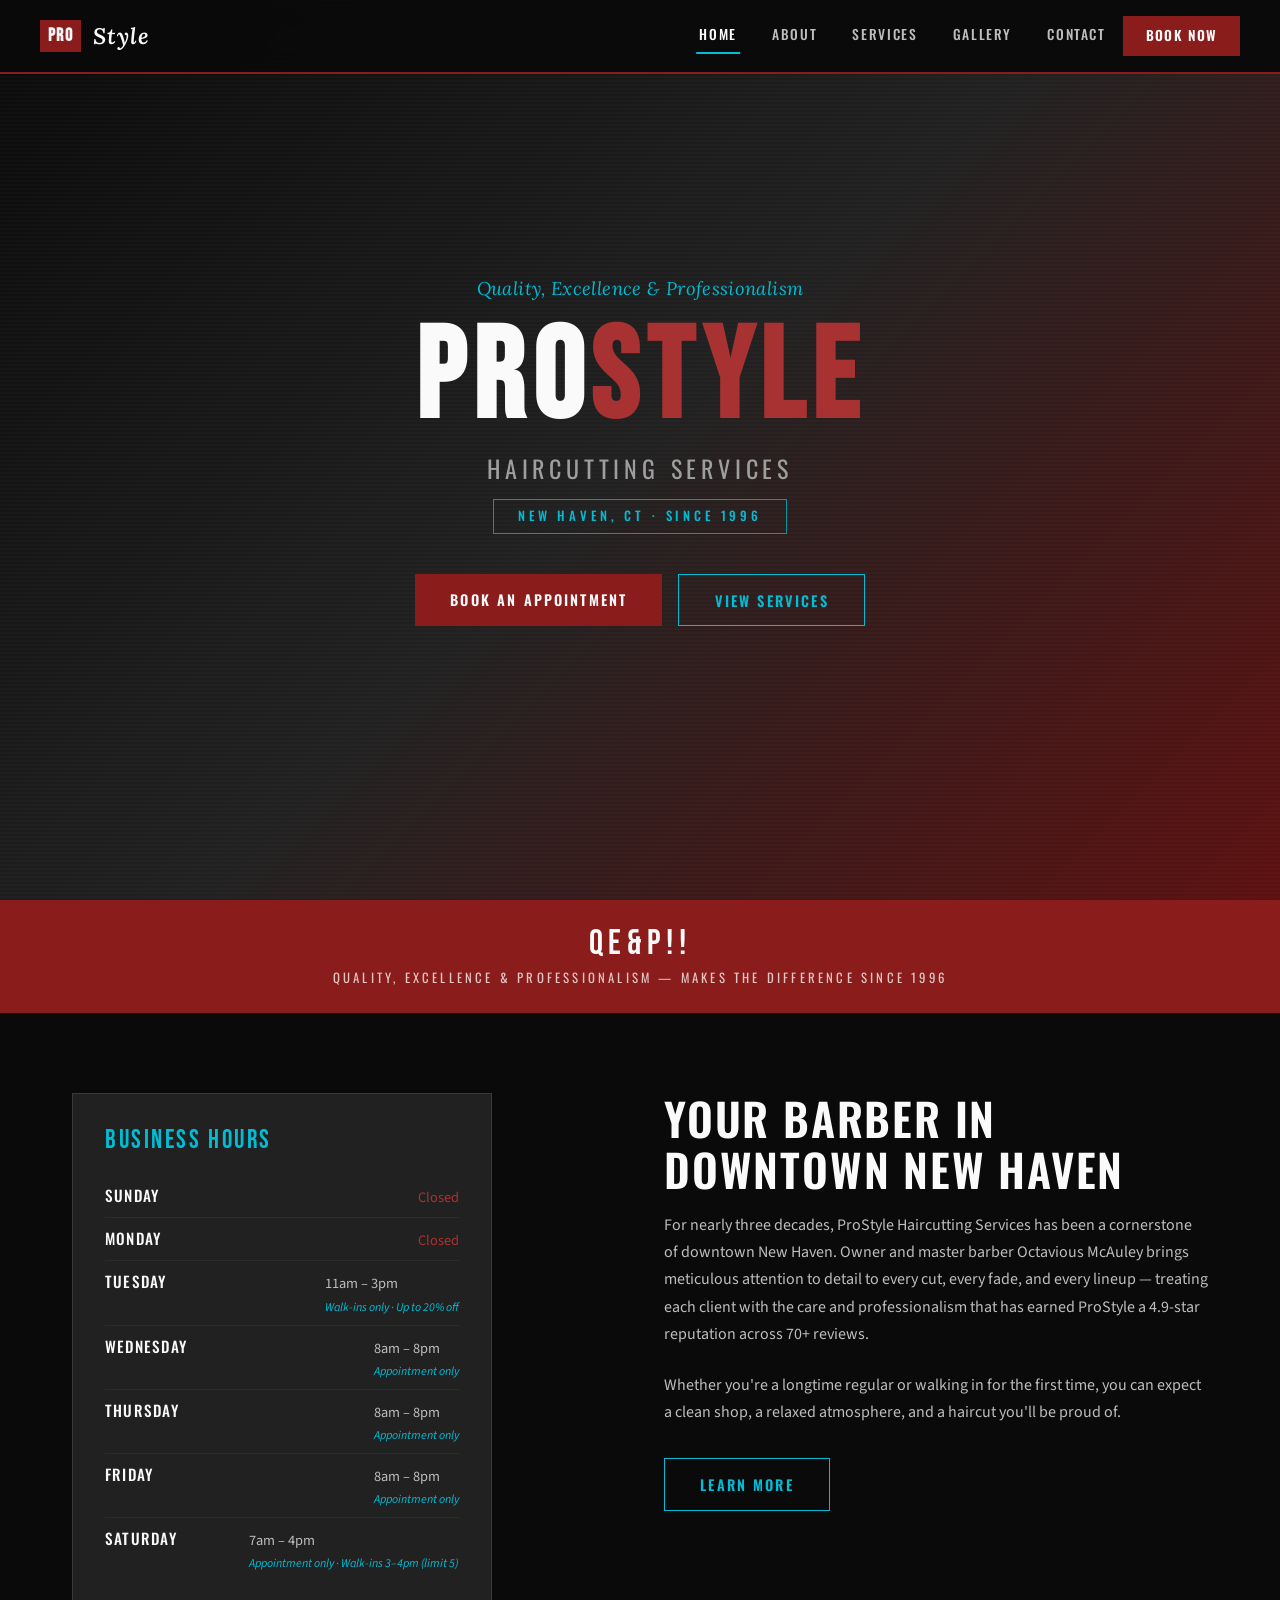
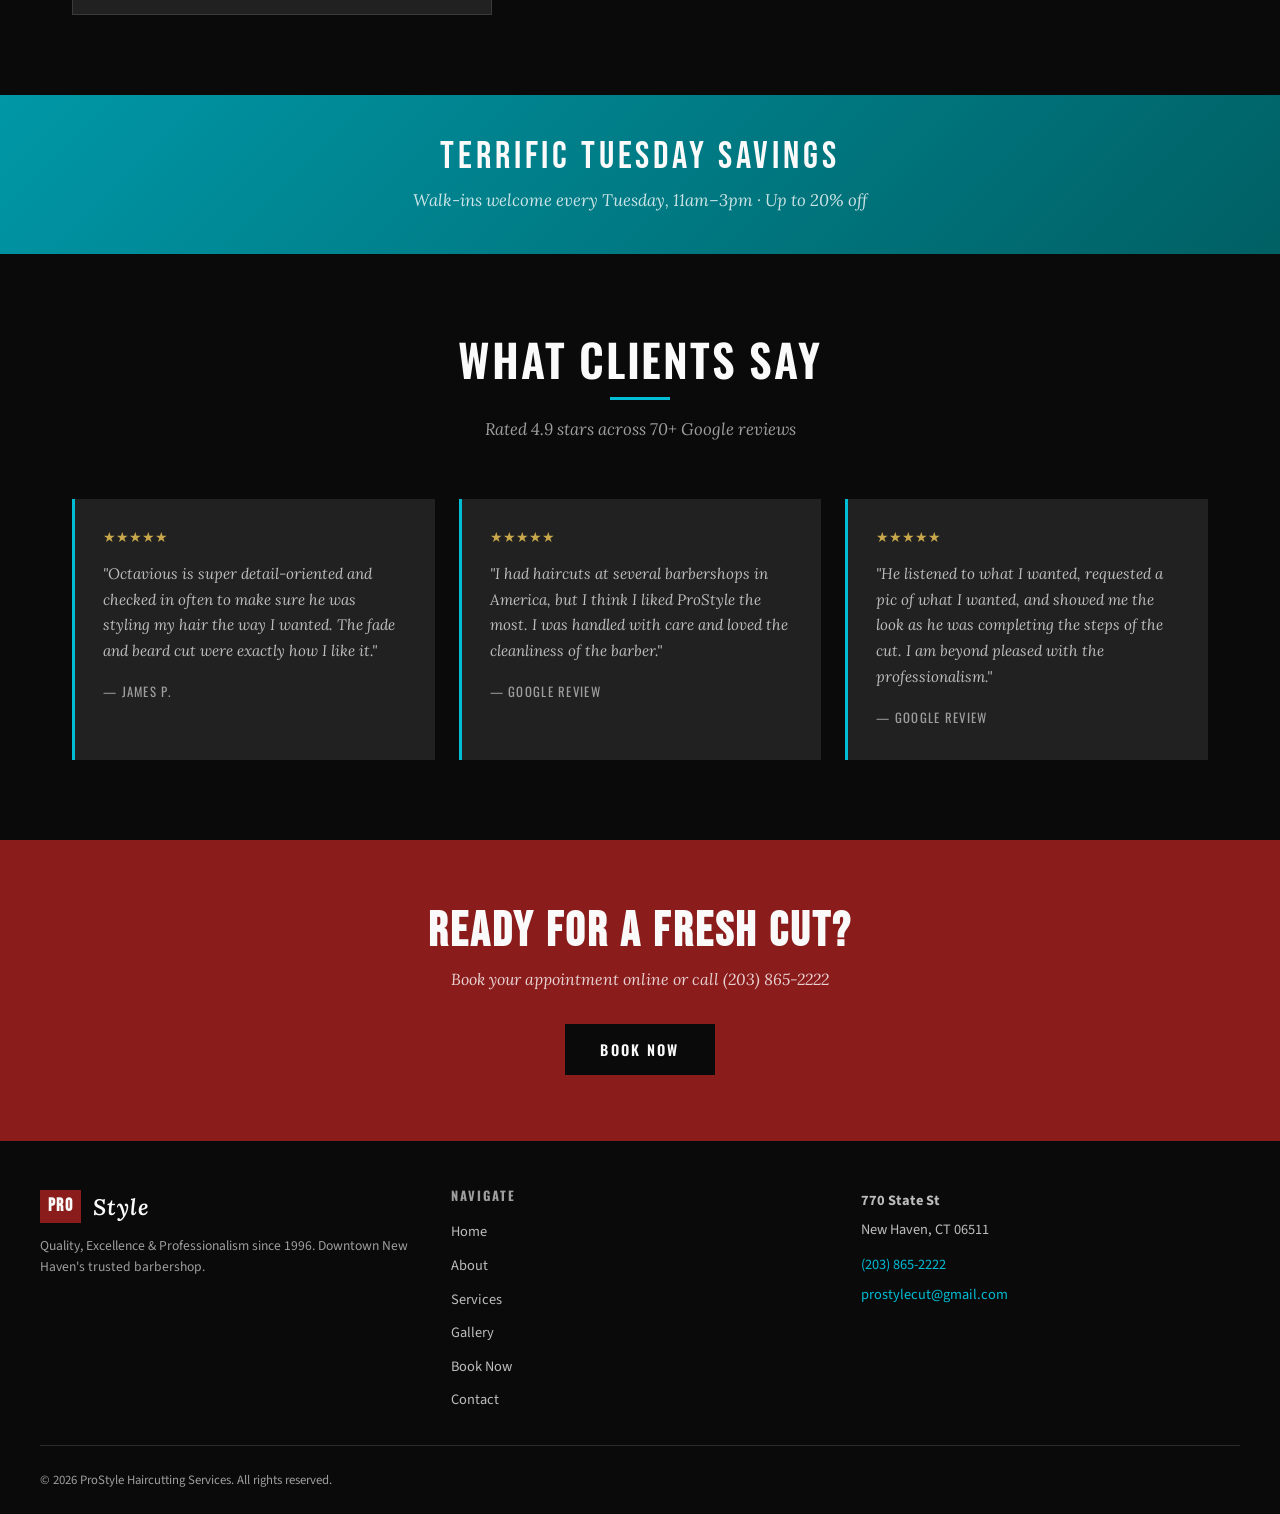
==== index.html @ c2b8a5e8 "Add files via upload" ====
<!DOCTYPE html>
<html lang="en">
<head>
  <meta charset="UTF-8">
  <meta name="viewport" content="width=device-width, initial-scale=1.0">
  <title>ProStyle Haircutting Services — New Haven, CT</title>
  <meta name="description" content="Quality, Excellence & Professionalism since 1996. ProStyle Haircutting Services by Octavious McAuley — 770 State St, New Haven, CT.">
  <link rel="stylesheet" href="styles.css">
</head>
<body>

  <!-- NAVIGATION -->
  <nav class="site-nav">
    <div class="nav-inner">
      <a href="index.html" class="nav-brand">
        <span class="pro">PRO</span><span class="style">Style</span>
      </a>
      <button class="nav-toggle" onclick="document.querySelector('.nav-links').classList.toggle('open')" aria-label="Toggle menu">
        <span></span><span></span><span></span>
      </button>
      <ul class="nav-links">
        <li><a href="index.html" class="active">Home</a></li>
        <li><a href="about.html">About</a></li>
        <li><a href="services.html">Services</a></li>
        <li><a href="gallery.html">Gallery</a></li>
        <li><a href="contact.html">Contact</a></li>
        <li><a href="booking.html" class="nav-book-btn">Book Now</a></li>
      </ul>
    </div>
  </nav>

  <!-- HERO -->
  <section class="hero">
    <div class="hero-content">
      <p class="hero-tagline fade-up">Quality, Excellence &amp; Professionalism</p>
      <h1 class="display-font fade-up fade-up-delay-1">
        PRO<span class="accent">STYLE</span>
      </h1>
      <p class="hero-sub fade-up fade-up-delay-2">Haircutting Services</p>
      <div class="hero-since fade-up fade-up-delay-3">New Haven, CT &middot; Since 1996</div>
      <div class="hero-cta fade-up fade-up-delay-4">
        <a href="booking.html" class="btn btn-primary">Book an Appointment</a>
        <a href="services.html" class="btn btn-outline">View Services</a>
      </div>
    </div>
  </section>

  <!-- QE&P STRIPE -->
  <div class="qep-stripe">
    <h3 class="display-font">QE&amp;P!!</h3>
    <p>Quality, Excellence &amp; Professionalism &mdash; Makes the Difference Since 1996</p>
  </div>

  <!-- QUICK INFO -->
  <section class="section">
    <div style="display: grid; grid-template-columns: 1fr 1fr; gap: 3rem; align-items: start;">
      
      <!-- Hours -->
      <div class="hours-card">
        <h3>Business Hours</h3>
        <div class="hours-row">
          <span class="hours-day">Sunday</span>
          <span class="hours-time hours-closed">Closed</span>
        </div>
        <div class="hours-row">
          <span class="hours-day">Monday</span>
          <span class="hours-time hours-closed">Closed</span>
        </div>
        <div class="hours-row">
          <span class="hours-day">Tuesday</span>
          <span class="hours-time">
            11am &ndash; 3pm
            <span class="hours-note">Walk-ins only &middot; Up to 20% off</span>
          </span>
        </div>
        <div class="hours-row">
          <span class="hours-day">Wednesday</span>
          <span class="hours-time">
            8am &ndash; 8pm
            <span class="hours-note">Appointment only</span>
          </span>
        </div>
        <div class="hours-row">
          <span class="hours-day">Thursday</span>
          <span class="hours-time">
            8am &ndash; 8pm
            <span class="hours-note">Appointment only</span>
          </span>
        </div>
        <div class="hours-row">
          <span class="hours-day">Friday</span>
          <span class="hours-time">
            8am &ndash; 8pm
            <span class="hours-note">Appointment only</span>
          </span>
        </div>
        <div class="hours-row">
          <span class="hours-day">Saturday</span>
          <span class="hours-time">
            7am &ndash; 4pm
            <span class="hours-note">Appointment only &middot; Walk-ins 3&ndash;4pm (limit 5)</span>
          </span>
        </div>
      </div>

      <!-- Intro text -->
      <div>
        <h2 style="margin-bottom: 1rem;">Your Barber in<br>Downtown New Haven</h2>
        <p style="color: var(--gray-300); line-height: 1.7; margin-bottom: 1.5rem;">
          For nearly three decades, ProStyle Haircutting Services has been a cornerstone of downtown New Haven. Owner and master barber Octavious McAuley brings meticulous attention to detail to every cut, every fade, and every lineup — treating each client with the care and professionalism that has earned ProStyle a 4.9-star reputation across 70+ reviews.
        </p>
        <p style="color: var(--gray-300); line-height: 1.7; margin-bottom: 2rem;">
          Whether you're a longtime regular or walking in for the first time, you can expect a clean shop, a relaxed atmosphere, and a haircut you'll be proud of.
        </p>
        <a href="about.html" class="btn btn-outline">Learn More</a>
      </div>

    </div>
  </section>

  <!-- TERRIFIC TUESDAY -->
  <div style="background: linear-gradient(135deg, var(--cyan-dark), #006064); padding: 2.5rem 2rem; text-align: center;">
    <h3 class="display-font" style="font-size: clamp(1.6rem, 3vw, 2.4rem); color: var(--white); letter-spacing: 0.1em;">Terrific Tuesday Savings</h3>
    <p style="font-family: 'Lora', serif; font-style: italic; color: rgba(255,255,255,0.8); margin-top: 0.5rem; font-size: 1.05rem;">Walk-ins welcome every Tuesday, 11am&ndash;3pm &middot; Up to 20% off</p>
  </div>

  <!-- REVIEWS -->
  <section class="section">
    <div class="section-header">
      <h2>What Clients Say</h2>
      <div class="rule"></div>
      <p>Rated 4.9 stars across 70+ Google reviews</p>
    </div>
    <div class="reviews-row">
      <div class="review-card">
        <div class="review-stars">&#9733;&#9733;&#9733;&#9733;&#9733;</div>
        <p>"Octavious is super detail-oriented and checked in often to make sure he was styling my hair the way I wanted. The fade and beard cut were exactly how I like it."</p>
        <span class="review-author">&mdash; James P.</span>
      </div>
      <div class="review-card">
        <div class="review-stars">&#9733;&#9733;&#9733;&#9733;&#9733;</div>
        <p>"I had haircuts at several barbershops in America, but I think I liked ProStyle the most. I was handled with care and loved the cleanliness of the barber."</p>
        <span class="review-author">&mdash; Google Review</span>
      </div>
      <div class="review-card">
        <div class="review-stars">&#9733;&#9733;&#9733;&#9733;&#9733;</div>
        <p>"He listened to what I wanted, requested a pic of what I wanted, and showed me the look as he was completing the steps of the cut. I am beyond pleased with the professionalism."</p>
        <span class="review-author">&mdash; Google Review</span>
      </div>
    </div>
  </section>

  <!-- CTA -->
  <div style="background: var(--red); padding: 4rem 2rem; text-align: center;">
    <h2 class="display-font" style="font-size: clamp(2rem, 4vw, 3rem); color: var(--white); margin-bottom: 0.5rem;">Ready for a Fresh Cut?</h2>
    <p style="color: rgba(255,255,255,0.8); font-family: 'Lora', serif; font-style: italic; margin-bottom: 2rem;">Book your appointment online or call (203) 865-2222</p>
    <a href="booking.html" class="btn" style="background: var(--black); color: var(--white);">Book Now</a>
  </div>

  <!-- FOOTER -->
  <footer class="site-footer">
    <div class="footer-inner">
      <div class="footer-brand">
        <div class="nav-brand">
          <span class="pro">PRO</span><span class="style">Style</span>
        </div>
        <p>Quality, Excellence &amp; Professionalism since 1996. Downtown New Haven's trusted barbershop.</p>
      </div>
      <div class="footer-links">
        <h4>Navigate</h4>
        <ul>
          <li><a href="index.html">Home</a></li>
          <li><a href="about.html">About</a></li>
          <li><a href="services.html">Services</a></li>
          <li><a href="gallery.html">Gallery</a></li>
          <li><a href="booking.html">Book Now</a></li>
          <li><a href="contact.html">Contact</a></li>
        </ul>
      </div>
      <div class="footer-contact">
        <p><strong>770 State St</strong></p>
        <p>New Haven, CT 06511</p>
        <p style="margin-top: 0.75rem;"><a href="tel:2038652222">(203) 865-2222</a></p>
        <p><a href="mailto:prostylecut@gmail.com">prostylecut@gmail.com</a></p>
      </div>
    </div>
    <div class="footer-bottom">
      <span>&copy; 2026 ProStyle Haircutting Services. All rights reserved.</span>
    </div>
  </footer>

</body>
</html>
---- styles.css ----
/* ============================================
   PROSTYLE HAIRCUTTING SERVICES
   QE&P — Quality, Excellence & Professionalism
   Since 1996
   ============================================ */

@import url('https://fonts.googleapis.com/css2?family=Bebas+Neue&family=Oswald:wght@400;500;600;700&family=Lora:ital,wght@0,400;0,600;1,400&family=Source+Sans+3:wght@300;400;500;600;700&display=swap');

:root {
  --red: #8B1C1C;
  --red-light: #A83232;
  --red-dark: #5C1010;
  --cyan: #00BCD4;
  --cyan-light: #4DD0E1;
  --cyan-dark: #0097A7;
  --black: #0A0A0A;
  --black-soft: #1A1A1A;
  --gray-900: #212121;
  --gray-800: #2C2C2C;
  --gray-700: #3A3A3A;
  --gray-400: #9E9E9E;
  --gray-300: #BDBDBD;
  --gray-100: #F0F0F0;
  --white: #FAFAFA;
  --gold: #C9A84C;
}

*, *::before, *::after {
  margin: 0;
  padding: 0;
  box-sizing: border-box;
}

html {
  scroll-behavior: smooth;
  font-size: 16px;
}

body {
  font-family: 'Source Sans 3', 'Segoe UI', sans-serif;
  background-color: var(--black);
  color: var(--white);
  line-height: 1.6;
  -webkit-font-smoothing: antialiased;
}

a {
  color: var(--cyan);
  text-decoration: none;
  transition: color 0.3s ease;
}

a:hover {
  color: var(--cyan-light);
}

img {
  max-width: 100%;
  display: block;
}

/* ---- TYPOGRAPHY ---- */

h1, h2, h3, h4 {
  font-family: 'Oswald', 'Arial Narrow', sans-serif;
  text-transform: uppercase;
  letter-spacing: 0.04em;
  line-height: 1.15;
}

h1 { font-size: clamp(2.4rem, 5vw, 4rem); font-weight: 700; }
h2 { font-size: clamp(1.8rem, 3.5vw, 2.8rem); font-weight: 600; }
h3 { font-size: clamp(1.3rem, 2.5vw, 1.8rem); font-weight: 500; }

.display-font {
  font-family: 'Bebas Neue', 'Impact', sans-serif;
  letter-spacing: 0.06em;
}

.serif {
  font-family: 'Lora', 'Georgia', serif;
  font-style: italic;
  text-transform: none;
  letter-spacing: 0;
}

/* ---- NAVIGATION ---- */

.site-nav {
  position: fixed;
  top: 0;
  left: 0;
  right: 0;
  z-index: 1000;
  background: rgba(10, 10, 10, 0.95);
  backdrop-filter: blur(12px);
  border-bottom: 2px solid var(--red);
  padding: 0 2rem;
  transition: all 0.3s ease;
}

.nav-inner {
  max-width: 1200px;
  margin: 0 auto;
  display: flex;
  align-items: center;
  justify-content: space-between;
  height: 72px;
}

.nav-brand {
  display: flex;
  align-items: center;
  gap: 0.75rem;
  color: var(--white);
  font-family: 'Oswald', sans-serif;
  font-weight: 700;
  font-size: 1.3rem;
  text-transform: uppercase;
  letter-spacing: 0.05em;
}

.nav-brand .pro {
  color: var(--white);
  background: var(--red);
  padding: 2px 8px;
  font-family: 'Bebas Neue', sans-serif;
  font-size: 1.1rem;
  letter-spacing: 0.08em;
}

.nav-brand .style {
  font-family: 'Lora', serif;
  font-style: italic;
  font-weight: 600;
  color: var(--white);
  text-transform: none;
  font-size: 1.4rem;
}

.nav-links {
  display: flex;
  list-style: none;
  gap: 0;
}

.nav-links li a {
  display: block;
  padding: 0.5rem 1.1rem;
  color: var(--gray-300);
  font-family: 'Oswald', sans-serif;
  font-size: 0.85rem;
  font-weight: 500;
  text-transform: uppercase;
  letter-spacing: 0.12em;
  position: relative;
  transition: color 0.3s ease;
}

.nav-links li a::after {
  content: '';
  position: absolute;
  bottom: 0;
  left: 50%;
  transform: translateX(-50%);
  width: 0;
  height: 2px;
  background: var(--cyan);
  transition: width 0.3s ease;
}

.nav-links li a:hover,
.nav-links li a.active {
  color: var(--white);
}

.nav-links li a:hover::after,
.nav-links li a.active::after {
  width: 60%;
}

.nav-book-btn {
  background: var(--red);
  color: var(--white) !important;
  padding: 0.55rem 1.4rem !important;
  font-weight: 600 !important;
  letter-spacing: 0.1em !important;
  transition: background 0.3s ease, transform 0.2s ease !important;
}

.nav-book-btn::after {
  display: none !important;
}

.nav-book-btn:hover {
  background: var(--red-light) !important;
  transform: translateY(-1px);
}

/* Mobile nav toggle */
.nav-toggle {
  display: none;
  background: none;
  border: none;
  cursor: pointer;
  padding: 0.5rem;
}

.nav-toggle span {
  display: block;
  width: 24px;
  height: 2px;
  background: var(--white);
  margin: 6px 0;
  transition: all 0.3s ease;
}

/* ---- HERO SECTION ---- */

.hero {
  position: relative;
  min-height: 100vh;
  display: flex;
  align-items: center;
  justify-content: center;
  overflow: hidden;
  background: linear-gradient(135deg, var(--black) 0%, var(--gray-900) 50%, var(--red-dark) 100%);
}

.hero::before {
  content: '';
  position: absolute;
  inset: 0;
  background:
    repeating-linear-gradient(
      0deg,
      transparent,
      transparent 2px,
      rgba(255,255,255,0.015) 2px,
      rgba(255,255,255,0.015) 4px
    );
  pointer-events: none;
}

.hero-content {
  position: relative;
  z-index: 2;
  text-align: center;
  padding: 2rem;
  max-width: 800px;
}

.hero-tagline {
  font-family: 'Lora', serif;
  font-style: italic;
  font-size: clamp(0.95rem, 2vw, 1.15rem);
  color: var(--cyan);
  margin-bottom: 1rem;
  letter-spacing: 0.02em;
}

.hero h1 {
  font-family: 'Bebas Neue', sans-serif;
  font-size: clamp(3.5rem, 10vw, 8rem);
  color: var(--white);
  line-height: 0.95;
  margin-bottom: 0.5rem;
}

.hero h1 .accent {
  color: var(--red-light);
}

.hero-sub {
  font-family: 'Oswald', sans-serif;
  font-size: clamp(1rem, 2.5vw, 1.5rem);
  font-weight: 400;
  color: var(--gray-400);
  text-transform: uppercase;
  letter-spacing: 0.2em;
  margin-bottom: 0.75rem;
}

.hero-since {
  display: inline-block;
  font-family: 'Oswald', sans-serif;
  font-size: 0.8rem;
  font-weight: 500;
  letter-spacing: 0.3em;
  text-transform: uppercase;
  color: var(--cyan);
  border: 1px solid var(--cyan-dark);
  padding: 0.4rem 1.5rem;
  margin-bottom: 2.5rem;
}

.hero-cta {
  display: flex;
  gap: 1rem;
  justify-content: center;
  flex-wrap: wrap;
}

/* ---- BUTTONS ---- */

.btn {
  display: inline-block;
  font-family: 'Oswald', sans-serif;
  font-size: 0.9rem;
  font-weight: 600;
  text-transform: uppercase;
  letter-spacing: 0.15em;
  padding: 0.85rem 2.2rem;
  border: none;
  cursor: pointer;
  transition: all 0.3s ease;
}

.btn-primary {
  background: var(--red);
  color: var(--white);
}

.btn-primary:hover {
  background: var(--red-light);
  color: var(--white);
  transform: translateY(-2px);
  box-shadow: 0 6px 20px rgba(139, 28, 28, 0.4);
}

.btn-outline {
  background: transparent;
  color: var(--cyan);
  border: 1.5px solid var(--cyan);
}

.btn-outline:hover {
  background: var(--cyan);
  color: var(--black);
  transform: translateY(-2px);
}

/* ---- SECTIONS ---- */

.section {
  padding: 5rem 2rem;
  max-width: 1200px;
  margin: 0 auto;
}

.section-dark {
  background: var(--black-soft);
}

.section-red {
  background: linear-gradient(135deg, var(--red-dark), var(--red));
}

.section-blue {
  background: linear-gradient(135deg, var(--cyan-dark), #006064);
}

.section-full {
  max-width: none;
  padding-left: 0;
  padding-right: 0;
}

.section-header {
  text-align: center;
  margin-bottom: 3.5rem;
}

.section-header h2 {
  margin-bottom: 0.5rem;
}

.section-header .rule {
  width: 60px;
  height: 3px;
  background: var(--cyan);
  margin: 0.75rem auto 1rem;
}

.section-header p {
  font-family: 'Lora', serif;
  font-style: italic;
  color: var(--gray-400);
  font-size: 1.05rem;
  max-width: 550px;
  margin: 0 auto;
}

/* ---- QE&P STRIPE ---- */

.qep-stripe {
  background: var(--red);
  padding: 1.5rem 2rem;
  text-align: center;
}

.qep-stripe h3 {
  font-family: 'Bebas Neue', sans-serif;
  font-size: clamp(1.4rem, 3vw, 2.2rem);
  color: var(--white);
  letter-spacing: 0.15em;
}

.qep-stripe p {
  font-family: 'Oswald', sans-serif;
  font-size: 0.8rem;
  letter-spacing: 0.25em;
  color: rgba(255,255,255,0.75);
  text-transform: uppercase;
  margin-top: 0.25rem;
}

/* ---- HOURS CARD ---- */

.hours-card {
  background: var(--gray-900);
  border: 1px solid var(--gray-700);
  padding: 2rem;
  max-width: 420px;
}

.hours-card h3 {
  font-family: 'Bebas Neue', sans-serif;
  font-size: 1.6rem;
  letter-spacing: 0.1em;
  margin-bottom: 1.25rem;
  color: var(--cyan);
}

.hours-row {
  display: flex;
  justify-content: space-between;
  align-items: baseline;
  padding: 0.5rem 0;
  border-bottom: 1px solid var(--gray-800);
}

.hours-row:last-child {
  border-bottom: none;
}

.hours-day {
  font-family: 'Oswald', sans-serif;
  font-weight: 500;
  font-size: 0.95rem;
  text-transform: uppercase;
  letter-spacing: 0.08em;
}

.hours-time {
  font-family: 'Source Sans 3', sans-serif;
  font-size: 0.9rem;
  color: var(--gray-300);
}

.hours-note {
  font-size: 0.75rem;
  color: var(--cyan);
  font-style: italic;
  display: block;
  margin-top: 2px;
}

.hours-closed {
  color: var(--red-light);
}

/* ---- SERVICES GRID ---- */

.services-grid {
  display: grid;
  grid-template-columns: repeat(auto-fit, minmax(300px, 1fr));
  gap: 1.5rem;
}

.service-card {
  background: var(--gray-900);
  border: 1px solid var(--gray-800);
  padding: 2rem;
  position: relative;
  overflow: hidden;
  transition: border-color 0.3s ease, transform 0.3s ease;
}

.service-card::before {
  content: '';
  position: absolute;
  top: 0;
  left: 0;
  width: 4px;
  height: 100%;
  background: var(--red);
  transition: width 0.3s ease;
}

.service-card:hover {
  border-color: var(--gray-700);
  transform: translateY(-3px);
}

.service-card:hover::before {
  width: 6px;
}

.service-card h3 {
  font-size: 1.2rem;
  margin-bottom: 0.5rem;
  color: var(--white);
}

.service-card p {
  font-size: 0.95rem;
  color: var(--gray-400);
  margin-bottom: 1rem;
  line-height: 1.5;
}

.service-price {
  font-family: 'Bebas Neue', sans-serif;
  font-size: 1.6rem;
  color: var(--cyan);
  letter-spacing: 0.04em;
}

.service-price .tbd {
  font-family: 'Oswald', sans-serif;
  font-size: 0.85rem;
  color: var(--gray-400);
  letter-spacing: 0.1em;
}

/* ---- GALLERY ---- */

.gallery-grid {
  display: grid;
  grid-template-columns: repeat(auto-fill, minmax(280px, 1fr));
  gap: 0.5rem;
}

.gallery-item {
  aspect-ratio: 1;
  background: var(--gray-900);
  overflow: hidden;
  position: relative;
  cursor: pointer;
}

.gallery-placeholder {
  width: 100%;
  height: 100%;
  display: flex;
  align-items: center;
  justify-content: center;
  flex-direction: column;
  gap: 0.5rem;
  color: var(--gray-700);
  font-family: 'Oswald', sans-serif;
  font-size: 0.8rem;
  text-transform: uppercase;
  letter-spacing: 0.15em;
  border: 1px dashed var(--gray-700);
}

.gallery-placeholder svg {
  width: 32px;
  height: 32px;
  stroke: var(--gray-700);
}

/* ---- ABOUT PAGE ---- */

.about-intro {
  display: grid;
  grid-template-columns: 1fr 1fr;
  gap: 4rem;
  align-items: center;
}

.about-portrait {
  aspect-ratio: 3/4;
  background: var(--gray-900);
  border: 1px dashed var(--gray-700);
  display: flex;
  align-items: center;
  justify-content: center;
  color: var(--gray-700);
  font-family: 'Oswald', sans-serif;
  text-transform: uppercase;
  letter-spacing: 0.1em;
  font-size: 0.85rem;
}

.about-text h2 {
  margin-bottom: 1rem;
}

.about-text p {
  color: var(--gray-300);
  margin-bottom: 1.25rem;
  line-height: 1.7;
}

.about-text .stat-row {
  display: flex;
  gap: 2.5rem;
  margin-top: 2rem;
}

.stat {
  text-align: center;
}

.stat-number {
  font-family: 'Bebas Neue', sans-serif;
  font-size: 2.8rem;
  color: var(--cyan);
  line-height: 1;
}

.stat-label {
  font-family: 'Oswald', sans-serif;
  font-size: 0.7rem;
  text-transform: uppercase;
  letter-spacing: 0.15em;
  color: var(--gray-400);
  margin-top: 0.25rem;
}

/* ---- POLICIES ---- */

.policies-list {
  list-style: none;
  max-width: 700px;
  margin: 0 auto;
}

.policies-list li {
  display: flex;
  gap: 1rem;
  padding: 1.25rem 0;
  border-bottom: 1px solid var(--gray-800);
  align-items: flex-start;
}

.policy-num {
  font-family: 'Bebas Neue', sans-serif;
  font-size: 1.8rem;
  color: var(--red-light);
  line-height: 1;
  flex-shrink: 0;
  width: 2rem;
  text-align: center;
}

.policy-text {
  color: var(--gray-300);
  line-height: 1.6;
}

/* ---- BOOKING EMBED ---- */

.booking-wrapper {
  max-width: 900px;
  margin: 0 auto;
  background: var(--white);
  min-height: 600px;
  position: relative;
}

.booking-wrapper iframe {
  width: 100%;
  min-height: 700px;
  border: none;
}

/* ---- CONTACT ---- */

.contact-grid {
  display: grid;
  grid-template-columns: 1fr 1fr;
  gap: 3rem;
}

.contact-info-block {
  display: flex;
  flex-direction: column;
  gap: 2rem;
}

.contact-item {
  display: flex;
  gap: 1rem;
  align-items: flex-start;
}

.contact-icon {
  width: 40px;
  height: 40px;
  background: var(--red);
  display: flex;
  align-items: center;
  justify-content: center;
  flex-shrink: 0;
}

.contact-icon svg {
  width: 18px;
  height: 18px;
  stroke: var(--white);
  fill: none;
  stroke-width: 2;
}

.contact-label {
  font-family: 'Oswald', sans-serif;
  font-size: 0.75rem;
  text-transform: uppercase;
  letter-spacing: 0.15em;
  color: var(--gray-400);
  margin-bottom: 0.2rem;
}

.contact-value {
  font-size: 1.05rem;
  color: var(--white);
}

.map-embed {
  width: 100%;
  height: 100%;
  min-height: 350px;
  border: 1px solid var(--gray-800);
}

.map-embed iframe {
  width: 100%;
  height: 100%;
  min-height: 350px;
  border: none;
  filter: grayscale(0.6) brightness(0.85);
}

/* ---- FOOTER ---- */

.site-footer {
  background: var(--black);
  border-top: 2px solid var(--red);
  padding: 3rem 2rem 1.5rem;
}

.footer-inner {
  max-width: 1200px;
  margin: 0 auto;
  display: grid;
  grid-template-columns: 1fr 1fr 1fr;
  gap: 2rem;
  padding-bottom: 2rem;
  border-bottom: 1px solid var(--gray-800);
}

.footer-brand .nav-brand {
  margin-bottom: 0.75rem;
}

.footer-brand p {
  color: var(--gray-400);
  font-size: 0.85rem;
  line-height: 1.5;
}

.footer-links h4 {
  font-family: 'Oswald', sans-serif;
  font-size: 0.8rem;
  letter-spacing: 0.15em;
  color: var(--gray-400);
  margin-bottom: 1rem;
}

.footer-links ul {
  list-style: none;
  display: flex;
  flex-direction: column;
  gap: 0.5rem;
}

.footer-links ul a {
  color: var(--gray-300);
  font-size: 0.9rem;
  transition: color 0.3s ease;
}

.footer-links ul a:hover {
  color: var(--cyan);
}

.footer-contact p {
  color: var(--gray-300);
  font-size: 0.9rem;
  margin-bottom: 0.4rem;
}

.footer-bottom {
  max-width: 1200px;
  margin: 0 auto;
  padding-top: 1.5rem;
  display: flex;
  justify-content: space-between;
  align-items: center;
  font-size: 0.8rem;
  color: var(--gray-400);
}

/* ---- PAGE HERO (inner pages) ---- */

.page-hero {
  padding: 10rem 2rem 4rem;
  text-align: center;
  background: linear-gradient(135deg, var(--black) 0%, var(--gray-900) 50%, var(--red-dark) 100%);
  position: relative;
}

.page-hero::before {
  content: '';
  position: absolute;
  inset: 0;
  background:
    repeating-linear-gradient(
      0deg,
      transparent,
      transparent 2px,
      rgba(255,255,255,0.012) 2px,
      rgba(255,255,255,0.012) 4px
    );
  pointer-events: none;
}

.page-hero h1 {
  position: relative;
  z-index: 1;
}

.page-hero p {
  position: relative;
  z-index: 1;
  font-family: 'Lora', serif;
  font-style: italic;
  color: var(--gray-400);
  margin-top: 0.75rem;
  font-size: 1.05rem;
}

/* ---- REVIEW QUOTES ---- */

.reviews-row {
  display: grid;
  grid-template-columns: repeat(auto-fit, minmax(280px, 1fr));
  gap: 1.5rem;
}

.review-card {
  background: var(--gray-900);
  border-left: 3px solid var(--cyan);
  padding: 1.75rem;
}

.review-card p {
  font-family: 'Lora', serif;
  font-style: italic;
  color: var(--gray-300);
  font-size: 0.95rem;
  line-height: 1.7;
  margin-bottom: 1rem;
}

.review-card .review-author {
  font-family: 'Oswald', sans-serif;
  font-size: 0.8rem;
  text-transform: uppercase;
  letter-spacing: 0.1em;
  color: var(--gray-400);
}

.review-stars {
  color: var(--gold);
  font-size: 0.85rem;
  margin-bottom: 0.75rem;
}

/* ---- RESPONSIVE ---- */

@media (max-width: 900px) {
  .about-intro {
    grid-template-columns: 1fr;
    gap: 2rem;
  }

  .contact-grid {
    grid-template-columns: 1fr;
  }

  .footer-inner {
    grid-template-columns: 1fr;
    gap: 2rem;
  }
}

@media (max-width: 768px) {
  .nav-links {
    display: none;
    position: absolute;
    top: 72px;
    left: 0;
    right: 0;
    background: rgba(10, 10, 10, 0.98);
    flex-direction: column;
    padding: 1rem 0;
    border-bottom: 2px solid var(--red);
  }

  .nav-links.open {
    display: flex;
  }

  .nav-links li a {
    padding: 0.75rem 2rem;
  }

  .nav-toggle {
    display: block;
  }

  .hero h1 {
    font-size: clamp(2.8rem, 12vw, 5rem);
  }

  .section {
    padding: 3.5rem 1.25rem;
  }

  .about-text .stat-row {
    gap: 1.5rem;
  }

  .services-grid {
    grid-template-columns: 1fr;
  }
}

/* ---- ANIMATIONS ---- */

@keyframes fadeUp {
  from {
    opacity: 0;
    transform: translateY(30px);
  }
  to {
    opacity: 1;
    transform: translateY(0);
  }
}

.fade-up {
  animation: fadeUp 0.8s ease forwards;
}

.fade-up-delay-1 { animation-delay: 0.15s; opacity: 0; }
.fade-up-delay-2 { animation-delay: 0.3s; opacity: 0; }
.fade-up-delay-3 { animation-delay: 0.45s; opacity: 0; }
.fade-up-delay-4 { animation-delay: 0.6s; opacity: 0; }
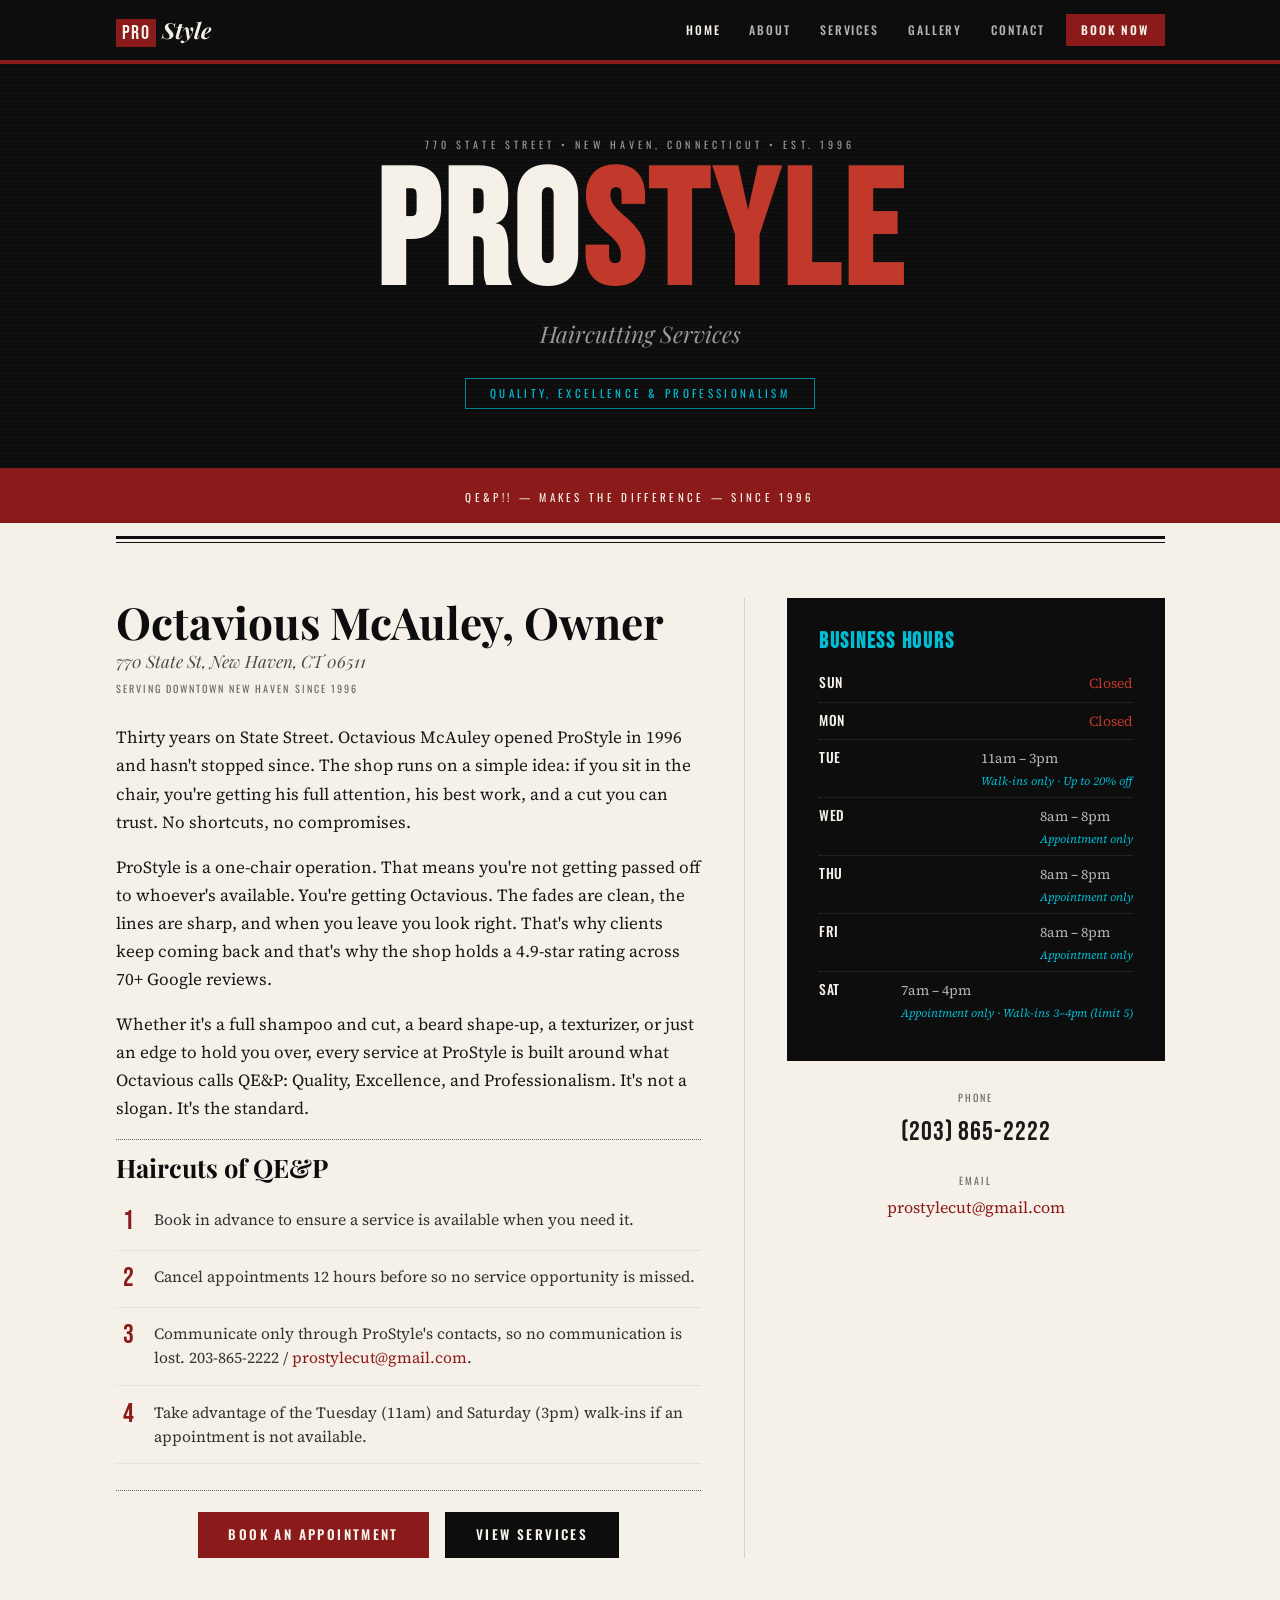
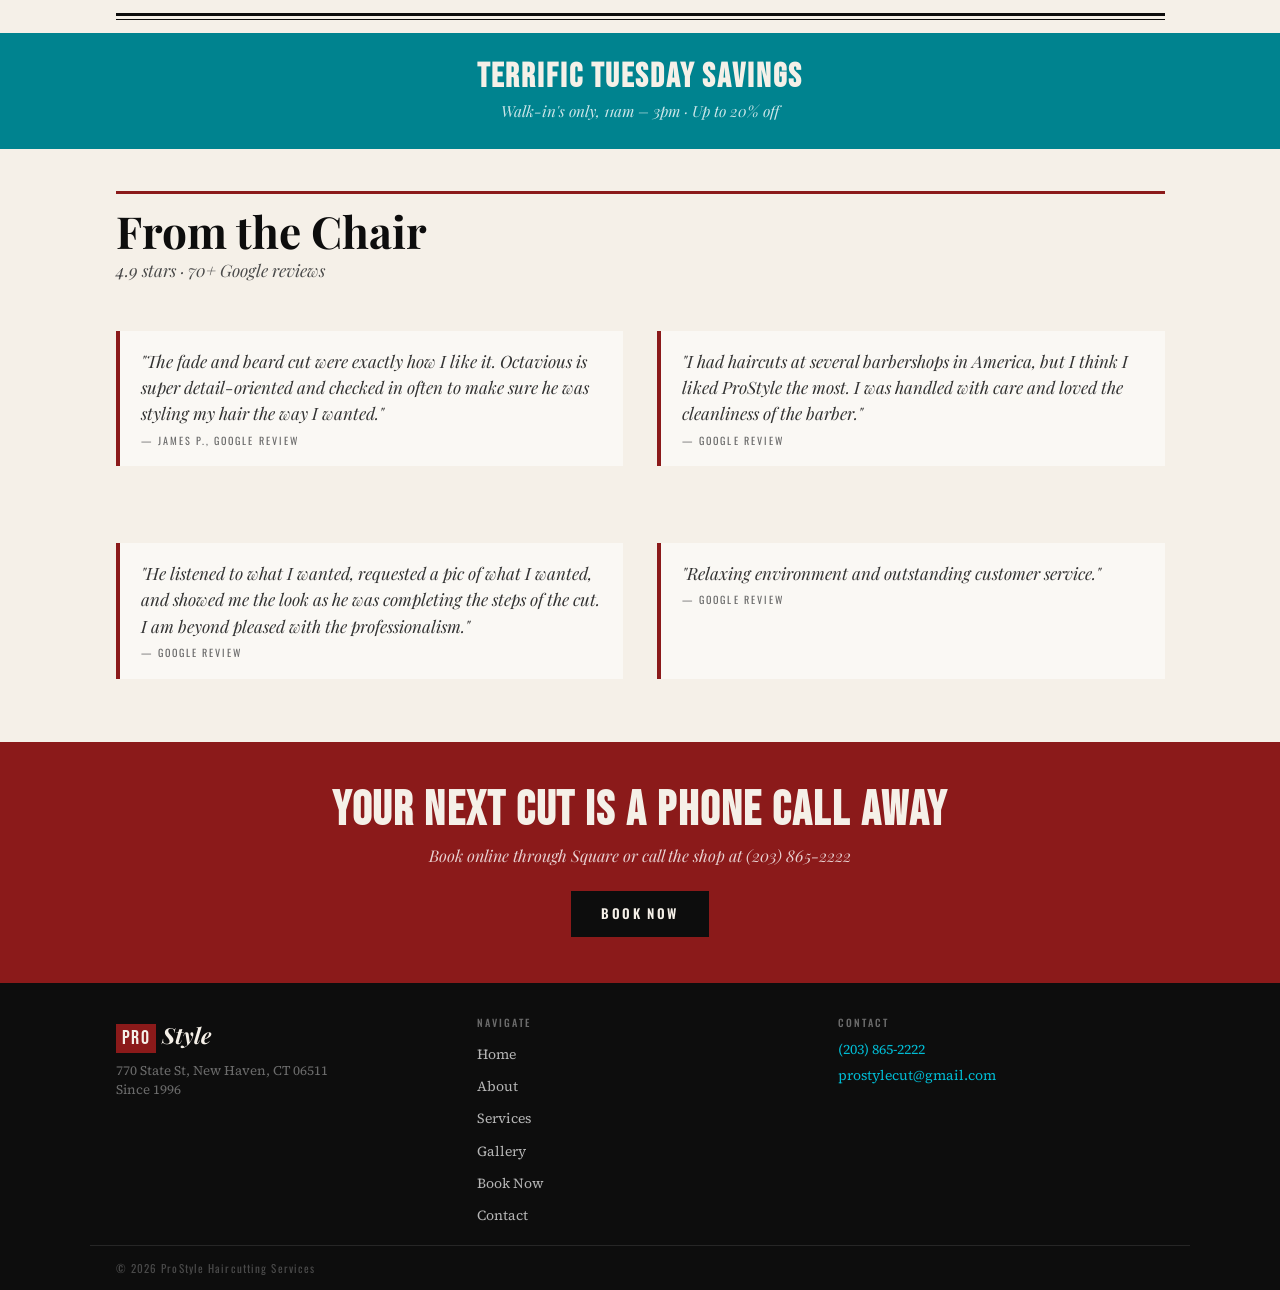
==== commit a3632327: "Add files via upload" ====
--- a/index.html
+++ b/index.html
@@ -4,169 +4,199 @@
   <meta charset="UTF-8">
   <meta name="viewport" content="width=device-width, initial-scale=1.0">
   <title>ProStyle Haircutting Services — New Haven, CT</title>
-  <meta name="description" content="Quality, Excellence & Professionalism since 1996. ProStyle Haircutting Services by Octavious McAuley — 770 State St, New Haven, CT.">
+  <meta name="description" content="Quality, Excellence & Professionalism since 1996. ProStyle Haircutting Services — 770 State St, New Haven, CT.">
   <link rel="stylesheet" href="styles.css">
 </head>
 <body>
 
-  <!-- NAVIGATION -->
-  <nav class="site-nav">
-    <div class="nav-inner">
-      <a href="index.html" class="nav-brand">
-        <span class="pro">PRO</span><span class="style">Style</span>
-      </a>
-      <button class="nav-toggle" onclick="document.querySelector('.nav-links').classList.toggle('open')" aria-label="Toggle menu">
-        <span></span><span></span><span></span>
-      </button>
+  <!-- MASTHEAD -->
+  <nav class="masthead">
+    <div class="masthead-inner">
+      <a href="index.html" class="mast-brand"><span class="pro">PRO</span><span class="sty">Style</span></a>
+      <button class="nav-toggle" onclick="document.querySelector('.nav-links').classList.toggle('open')" aria-label="Menu"><span></span><span></span><span></span></button>
       <ul class="nav-links">
         <li><a href="index.html" class="active">Home</a></li>
         <li><a href="about.html">About</a></li>
         <li><a href="services.html">Services</a></li>
         <li><a href="gallery.html">Gallery</a></li>
         <li><a href="contact.html">Contact</a></li>
-        <li><a href="booking.html" class="nav-book-btn">Book Now</a></li>
+        <li><a href="booking.html" class="book-link">Book Now</a></li>
       </ul>
     </div>
   </nav>
 
-  <!-- HERO -->
-  <section class="hero">
-    <div class="hero-content">
-      <p class="hero-tagline fade-up">Quality, Excellence &amp; Professionalism</p>
-      <h1 class="display-font fade-up fade-up-delay-1">
-        PRO<span class="accent">STYLE</span>
-      </h1>
-      <p class="hero-sub fade-up fade-up-delay-2">Haircutting Services</p>
-      <div class="hero-since fade-up fade-up-delay-3">New Haven, CT &middot; Since 1996</div>
-      <div class="hero-cta fade-up fade-up-delay-4">
-        <a href="booking.html" class="btn btn-primary">Book an Appointment</a>
-        <a href="services.html" class="btn btn-outline">View Services</a>
-      </div>
-    </div>
-  </section>
-
-  <!-- QE&P STRIPE -->
-  <div class="qep-stripe">
-    <h3 class="display-font">QE&amp;P!!</h3>
-    <p>Quality, Excellence &amp; Professionalism &mdash; Makes the Difference Since 1996</p>
-  </div>
-
-  <!-- QUICK INFO -->
-  <section class="section">
-    <div style="display: grid; grid-template-columns: 1fr 1fr; gap: 3rem; align-items: start;">
-      
-      <!-- Hours -->
-      <div class="hours-card">
-        <h3>Business Hours</h3>
-        <div class="hours-row">
-          <span class="hours-day">Sunday</span>
-          <span class="hours-time hours-closed">Closed</span>
-        </div>
-        <div class="hours-row">
-          <span class="hours-day">Monday</span>
-          <span class="hours-time hours-closed">Closed</span>
-        </div>
-        <div class="hours-row">
-          <span class="hours-day">Tuesday</span>
-          <span class="hours-time">
-            11am &ndash; 3pm
-            <span class="hours-note">Walk-ins only &middot; Up to 20% off</span>
-          </span>
-        </div>
-        <div class="hours-row">
-          <span class="hours-day">Wednesday</span>
-          <span class="hours-time">
-            8am &ndash; 8pm
-            <span class="hours-note">Appointment only</span>
-          </span>
-        </div>
-        <div class="hours-row">
-          <span class="hours-day">Thursday</span>
-          <span class="hours-time">
-            8am &ndash; 8pm
-            <span class="hours-note">Appointment only</span>
-          </span>
-        </div>
-        <div class="hours-row">
-          <span class="hours-day">Friday</span>
-          <span class="hours-time">
-            8am &ndash; 8pm
-            <span class="hours-note">Appointment only</span>
-          </span>
-        </div>
-        <div class="hours-row">
-          <span class="hours-day">Saturday</span>
-          <span class="hours-time">
-            7am &ndash; 4pm
-            <span class="hours-note">Appointment only &middot; Walk-ins 3&ndash;4pm (limit 5)</span>
-          </span>
-        </div>
-      </div>
-
-      <!-- Intro text -->
+  <!-- FRONT BANNER -->
+  <header class="front-banner">
+    <div class="edition">770 State Street &bull; New Haven, Connecticut &bull; Est. 1996</div>
+    <h1>PRO<span class="red">STYLE</span></h1>
+    <div class="subtitle">Haircutting Services</div>
+    <div class="since">Quality, Excellence &amp; Professionalism</div>
+  </header>
+
+  <!-- QE&P BAR -->
+  <div class="qep-bar">
+    <span>QE&amp;P!! &mdash; Makes the Difference &mdash; Since 1996</span>
+  </div>
+
+  <!-- MAIN CONTENT -->
+  <main class="page-frame">
+
+    <div class="rule-double"></div>
+
+    <!-- TWO-COLUMN: INTRO + HOURS -->
+    <div class="section cols-aside">
+
+      <div class="col-rule">
+        <div class="section-header">
+          <h2>Octavious McAuley, Owner</h2>
+          <div class="dek">770 State St, New Haven, CT 06511</div>
+          <div class="byline">Serving Downtown New Haven Since 1996</div>
+        </div>
+
+        <p style="margin-bottom:1rem;">
+          Thirty years on State Street. Octavious McAuley opened ProStyle in 1996 and hasn't stopped since. The shop runs on a simple idea: if you sit in the chair, you're getting his full attention, his best work, and a cut you can trust. No shortcuts, no compromises.
+        </p>
+        <p style="margin-bottom:1rem;">
+          ProStyle is a one-chair operation. That means you're not getting passed off to whoever's available. You're getting Octavious. The fades are clean, the lines are sharp, and when you leave you look right. That's why clients keep coming back and that's why the shop holds a 4.9-star rating across 70+ Google reviews.
+        </p>
+        <p style="margin-bottom:1rem;">
+          Whether it's a full shampoo and cut, a beard shape-up, a texturizer, or just an edge to hold you over, every service at ProStyle is built around what Octavious calls QE&P: Quality, Excellence, and Professionalism. It's not a slogan. It's the standard.
+        </p>
+
+        <div class="rule-dotted"></div>
+
+        <h3 style="margin-bottom:0.75rem;">Haircuts of QE&amp;P</h3>
+
+        <div class="policy-item">
+          <span class="policy-num">1</span>
+          <span class="policy-text">Book in advance to ensure a service is available when you need it.</span>
+        </div>
+        <div class="policy-item">
+          <span class="policy-num">2</span>
+          <span class="policy-text">Cancel appointments 12 hours before so no service opportunity is missed.</span>
+        </div>
+        <div class="policy-item">
+          <span class="policy-num">3</span>
+          <span class="policy-text">Communicate only through ProStyle's contacts, so no communication is lost. 203-865-2222 / <a href="mailto:prostylecut@gmail.com">prostylecut@gmail.com</a>.</span>
+        </div>
+        <div class="policy-item">
+          <span class="policy-num">4</span>
+          <span class="policy-text">Take advantage of the Tuesday (11am) and Saturday (3pm) walk-ins if an appointment is not available.</span>
+        </div>
+
+        <div class="rule-dotted" style="margin-top:1.5rem;"></div>
+
+        <div style="margin-top:1.25rem;text-align:center;">
+          <a href="booking.html" class="btn btn-red">Book an Appointment</a>
+          &nbsp;&nbsp;
+          <a href="services.html" class="btn btn-black">View Services</a>
+        </div>
+      </div>
+
+      <!-- SIDEBAR: HOURS -->
       <div>
-        <h2 style="margin-bottom: 1rem;">Your Barber in<br>Downtown New Haven</h2>
-        <p style="color: var(--gray-300); line-height: 1.7; margin-bottom: 1.5rem;">
-          For nearly three decades, ProStyle Haircutting Services has been a cornerstone of downtown New Haven. Owner and master barber Octavious McAuley brings meticulous attention to detail to every cut, every fade, and every lineup — treating each client with the care and professionalism that has earned ProStyle a 4.9-star reputation across 70+ reviews.
-        </p>
-        <p style="color: var(--gray-300); line-height: 1.7; margin-bottom: 2rem;">
-          Whether you're a longtime regular or walking in for the first time, you can expect a clean shop, a relaxed atmosphere, and a haircut you'll be proud of.
-        </p>
-        <a href="about.html" class="btn btn-outline">Learn More</a>
-      </div>
-
-    </div>
-  </section>
-
-  <!-- TERRIFIC TUESDAY -->
-  <div style="background: linear-gradient(135deg, var(--cyan-dark), #006064); padding: 2.5rem 2rem; text-align: center;">
-    <h3 class="display-font" style="font-size: clamp(1.6rem, 3vw, 2.4rem); color: var(--white); letter-spacing: 0.1em;">Terrific Tuesday Savings</h3>
-    <p style="font-family: 'Lora', serif; font-style: italic; color: rgba(255,255,255,0.8); margin-top: 0.5rem; font-size: 1.05rem;">Walk-ins welcome every Tuesday, 11am&ndash;3pm &middot; Up to 20% off</p>
+        <div class="hours-box">
+          <h3>Business Hours</h3>
+          <div class="hours-row">
+            <span class="hours-day">Sun</span>
+            <span class="hours-time hours-closed">Closed</span>
+          </div>
+          <div class="hours-row">
+            <span class="hours-day">Mon</span>
+            <span class="hours-time hours-closed">Closed</span>
+          </div>
+          <div class="hours-row">
+            <span class="hours-day">Tue</span>
+            <span class="hours-time">11am – 3pm<span class="hours-note">Walk-ins only · Up to 20% off</span></span>
+          </div>
+          <div class="hours-row">
+            <span class="hours-day">Wed</span>
+            <span class="hours-time">8am – 8pm<span class="hours-note">Appointment only</span></span>
+          </div>
+          <div class="hours-row">
+            <span class="hours-day">Thu</span>
+            <span class="hours-time">8am – 8pm<span class="hours-note">Appointment only</span></span>
+          </div>
+          <div class="hours-row">
+            <span class="hours-day">Fri</span>
+            <span class="hours-time">8am – 8pm<span class="hours-note">Appointment only</span></span>
+          </div>
+          <div class="hours-row">
+            <span class="hours-day">Sat</span>
+            <span class="hours-time">7am – 4pm<span class="hours-note">Appointment only · Walk-ins 3–4pm (limit 5)</span></span>
+          </div>
+        </div>
+
+        <div style="margin-top:1.25rem;text-align:center;">
+          <span style="font-family:'Oswald',sans-serif;font-size:0.6rem;letter-spacing:0.2em;text-transform:uppercase;color:var(--pewter);">Phone</span><br>
+          <a href="tel:2038652222" style="font-family:'Bebas Neue',sans-serif;font-size:1.6rem;letter-spacing:0.04em;color:var(--ink);">(203) 865-2222</a>
+        </div>
+        <div style="margin-top:0.6rem;text-align:center;">
+          <span style="font-family:'Oswald',sans-serif;font-size:0.6rem;letter-spacing:0.2em;text-transform:uppercase;color:var(--pewter);">Email</span><br>
+          <a href="mailto:prostylecut@gmail.com" style="font-size:0.95rem;">prostylecut@gmail.com</a>
+        </div>
+      </div>
+
+    </div>
+
+    <div class="rule-double"></div>
+
+    <!-- TERRIFIC TUESDAY -->
+  </main>
+
+  <div class="tuesday-banner">
+    <h3>Terrific Tuesday Savings</h3>
+    <p>Walk-in's only, 11am – 3pm · Up to 20% off</p>
   </div>
 
   <!-- REVIEWS -->
-  <section class="section">
-    <div class="section-header">
-      <h2>What Clients Say</h2>
-      <div class="rule"></div>
-      <p>Rated 4.9 stars across 70+ Google reviews</p>
-    </div>
-    <div class="reviews-row">
-      <div class="review-card">
-        <div class="review-stars">&#9733;&#9733;&#9733;&#9733;&#9733;</div>
-        <p>"Octavious is super detail-oriented and checked in often to make sure he was styling my hair the way I wanted. The fade and beard cut were exactly how I like it."</p>
-        <span class="review-author">&mdash; James P.</span>
-      </div>
-      <div class="review-card">
-        <div class="review-stars">&#9733;&#9733;&#9733;&#9733;&#9733;</div>
-        <p>"I had haircuts at several barbershops in America, but I think I liked ProStyle the most. I was handled with care and loved the cleanliness of the barber."</p>
-        <span class="review-author">&mdash; Google Review</span>
-      </div>
-      <div class="review-card">
-        <div class="review-stars">&#9733;&#9733;&#9733;&#9733;&#9733;</div>
-        <p>"He listened to what I wanted, requested a pic of what I wanted, and showed me the look as he was completing the steps of the cut. I am beyond pleased with the professionalism."</p>
-        <span class="review-author">&mdash; Google Review</span>
-      </div>
-    </div>
-  </section>
+  <div class="page-frame">
+    <div class="section">
+      <div class="rule-thick" style="background:var(--red);"></div>
+      <div class="section-header" style="margin-top:0.75rem;">
+        <h2>From the Chair</h2>
+        <div class="dek">4.9 stars · 70+ Google reviews</div>
+      </div>
+
+      <div class="cols-2" style="gap:2rem;">
+
+        <div class="pull-quote">
+          <p>"The fade and beard cut were exactly how I like it. Octavious is super detail-oriented and checked in often to make sure he was styling my hair the way I wanted."</p>
+          <span class="attr">— James P., Google Review</span>
+        </div>
+
+        <div class="pull-quote">
+          <p>"I had haircuts at several barbershops in America, but I think I liked ProStyle the most. I was handled with care and loved the cleanliness of the barber."</p>
+          <span class="attr">— Google Review</span>
+        </div>
+
+        <div class="pull-quote">
+          <p>"He listened to what I wanted, requested a pic of what I wanted, and showed me the look as he was completing the steps of the cut. I am beyond pleased with the professionalism."</p>
+          <span class="attr">— Google Review</span>
+        </div>
+
+        <div class="pull-quote">
+          <p>"Relaxing environment and outstanding customer service."</p>
+          <span class="attr">— Google Review</span>
+        </div>
+
+      </div>
+    </div>
+  </div>
 
   <!-- CTA -->
-  <div style="background: var(--red); padding: 4rem 2rem; text-align: center;">
-    <h2 class="display-font" style="font-size: clamp(2rem, 4vw, 3rem); color: var(--white); margin-bottom: 0.5rem;">Ready for a Fresh Cut?</h2>
-    <p style="color: rgba(255,255,255,0.8); font-family: 'Lora', serif; font-style: italic; margin-bottom: 2rem;">Book your appointment online or call (203) 865-2222</p>
-    <a href="booking.html" class="btn" style="background: var(--black); color: var(--white);">Book Now</a>
-  </div>
-
-  <!-- FOOTER -->
+  <div class="cta-strip">
+    <h2>Your Next Cut Is a Phone Call Away</h2>
+    <p>Book online through Square or call the shop at (203) 865-2222</p>
+    <a href="booking.html" class="btn btn-black">Book Now</a>
+  </div>
   <footer class="site-footer">
     <div class="footer-inner">
       <div class="footer-brand">
-        <div class="nav-brand">
-          <span class="pro">PRO</span><span class="style">Style</span>
-        </div>
-        <p>Quality, Excellence &amp; Professionalism since 1996. Downtown New Haven's trusted barbershop.</p>
-      </div>
-      <div class="footer-links">
+        <div class="mast-brand"><span class="pro">PRO</span><span class="sty">Style</span></div>
+        <p>770 State St, New Haven, CT 06511<br>Since 1996</p>
+      </div>
+      <div class="footer-nav">
         <h4>Navigate</h4>
         <ul>
           <li><a href="index.html">Home</a></li>
@@ -177,16 +207,13 @@
           <li><a href="contact.html">Contact</a></li>
         </ul>
       </div>
-      <div class="footer-contact">
-        <p><strong>770 State St</strong></p>
-        <p>New Haven, CT 06511</p>
-        <p style="margin-top: 0.75rem;"><a href="tel:2038652222">(203) 865-2222</a></p>
+      <div class="footer-contact-col">
+        <h4>Contact</h4>
+        <p><a href="tel:2038652222">(203) 865-2222</a></p>
         <p><a href="mailto:prostylecut@gmail.com">prostylecut@gmail.com</a></p>
       </div>
     </div>
-    <div class="footer-bottom">
-      <span>&copy; 2026 ProStyle Haircutting Services. All rights reserved.</span>
-    </div>
+    <div class="footer-bottom">&copy; 2026 ProStyle Haircutting Services</div>
   </footer>
 
 </body>
--- a/styles.css
+++ b/styles.css
@@ -2,973 +2,200 @@
    PROSTYLE HAIRCUTTING SERVICES
    QE&P — Quality, Excellence & Professionalism
    Since 1996
+   PSST! — ProStyle Shop Talk
    ============================================ */
 
-@import url('https://fonts.googleapis.com/css2?family=Bebas+Neue&family=Oswald:wght@400;500;600;700&family=Lora:ital,wght@0,400;0,600;1,400&family=Source+Sans+3:wght@300;400;500;600;700&display=swap');
+@import url('https://fonts.googleapis.com/css2?family=Playfair+Display:ital,wght@0,400;0,600;0,700;0,800;0,900;1,400;1,600;1,700&family=Oswald:wght@300;400;500;600;700&family=Source+Serif+4:ital,wght@0,300;0,400;0,600;1,300;1,400&family=Bebas+Neue&family=Special+Elite&display=swap');
 
 :root {
-  --red: #8B1C1C;
-  --red-light: #A83232;
-  --red-dark: #5C1010;
+  --red: #8B1A1A;
+  --red-mid: #A62C2C;
+  --red-bright: #C0392B;
+  --maroon: #5A1010;
   --cyan: #00BCD4;
-  --cyan-light: #4DD0E1;
-  --cyan-dark: #0097A7;
-  --black: #0A0A0A;
-  --black-soft: #1A1A1A;
-  --gray-900: #212121;
-  --gray-800: #2C2C2C;
-  --gray-700: #3A3A3A;
-  --gray-400: #9E9E9E;
-  --gray-300: #BDBDBD;
-  --gray-100: #F0F0F0;
-  --white: #FAFAFA;
+  --cyan-dark: #00838F;
+  --black: #0D0D0D;
+  --ink: #1A1A1A;
+  --charcoal: #262626;
+  --graphite: #333;
+  --slate: #4A4A4A;
+  --pewter: #6B6B6B;
+  --silver: #999;
+  --ash: #B5B5B5;
+  --fog: #D4D4D4;
+  --cream: #F5F0E8;
+  --ivory: #FAF8F4;
+  --white: #FEFDFB;
   --gold: #C9A84C;
 }
 
-*, *::before, *::after {
-  margin: 0;
-  padding: 0;
-  box-sizing: border-box;
+*,*::before,*::after{margin:0;padding:0;box-sizing:border-box}
+html{scroll-behavior:smooth;font-size:17px}
+body{font-family:'Source Serif 4','Georgia',serif;background:var(--cream);color:var(--ink);line-height:1.65;-webkit-font-smoothing:antialiased}
+a{color:var(--red);text-decoration:none;transition:color 0.2s}
+a:hover{color:var(--red-bright)}
+img{max-width:100%;display:block}
+
+h1,h2,h3,h4{font-family:'Playfair Display','Georgia',serif;line-height:1.1;color:var(--black)}
+h1{font-size:clamp(2.6rem,6vw,4.5rem);font-weight:900}
+h2{font-size:clamp(1.8rem,3.5vw,2.6rem);font-weight:700}
+h3{font-size:clamp(1.2rem,2vw,1.5rem);font-weight:700}
+h4{font-size:1.05rem;font-weight:600}
+
+/* --- MASTHEAD --- */
+.masthead{background:var(--black);color:var(--cream);border-bottom:4px solid var(--red);position:fixed;top:0;left:0;right:0;z-index:1000}
+.masthead-inner{max-width:1100px;margin:0 auto;display:flex;align-items:center;justify-content:space-between;padding:0 1.5rem;height:60px}
+.mast-brand{display:flex;align-items:baseline;gap:0.3rem;color:var(--cream)}
+.mast-brand .pro{font-family:'Bebas Neue',sans-serif;font-size:1.2rem;letter-spacing:0.08em;background:var(--red);color:var(--cream);padding:1px 6px;line-height:1.3}
+.mast-brand .sty{font-family:'Playfair Display',serif;font-style:italic;font-size:1.3rem;font-weight:700;color:var(--cream)}
+.nav-links{display:flex;list-style:none;gap:0}
+.nav-links a{display:block;padding:0.35rem 0.85rem;font-family:'Oswald',sans-serif;font-size:0.7rem;font-weight:500;text-transform:uppercase;letter-spacing:0.16em;color:var(--ash);transition:color 0.2s}
+.nav-links a:hover,.nav-links a.active{color:var(--cream)}
+.nav-links .book-link{background:var(--red);color:var(--cream)!important;margin-left:0.4rem;padding:0.35rem 0.9rem;font-weight:600}
+.nav-links .book-link:hover{background:var(--red-mid)}
+.nav-toggle{display:none;background:none;border:none;cursor:pointer;padding:0.5rem}
+.nav-toggle span{display:block;width:22px;height:2px;background:var(--cream);margin:5px 0}
+
+/* --- FRAME --- */
+.page-frame{max-width:1100px;margin:0 auto;padding:0 1.5rem}
+
+/* --- FRONT BANNER --- */
+.front-banner{margin-top:60px;background:var(--black);color:var(--cream);text-align:center;padding:4.5rem 2rem 3.5rem;position:relative;overflow:hidden}
+.front-banner::before{content:'';position:absolute;inset:0;background:repeating-linear-gradient(0deg,transparent,transparent 3px,rgba(255,255,255,0.02) 3px,rgba(255,255,255,0.02) 4px);pointer-events:none}
+.front-banner>*{position:relative;z-index:1}
+.front-banner .edition{font-family:'Oswald',sans-serif;font-size:0.6rem;letter-spacing:0.4em;text-transform:uppercase;color:var(--silver);margin-bottom:0.75rem}
+.front-banner h1{font-family:'Bebas Neue',sans-serif;font-size:clamp(4rem,13vw,9.5rem);color:var(--cream);line-height:0.88;letter-spacing:0.03em}
+.front-banner h1 .red{color:var(--red-bright)}
+.front-banner .subtitle{font-family:'Playfair Display',serif;font-style:italic;font-size:clamp(1rem,2.5vw,1.35rem);color:var(--silver);margin-top:0.4rem;font-weight:400}
+.front-banner .since{display:inline-block;margin-top:1.5rem;font-family:'Oswald',sans-serif;font-size:0.65rem;letter-spacing:0.3em;text-transform:uppercase;color:var(--cyan);border:1px solid var(--cyan-dark);padding:0.3rem 1.4rem}
+
+/* --- QE&P BAR --- */
+.qep-bar{background:var(--red);color:var(--cream);text-align:center;padding:0.8rem 1rem}
+.qep-bar span{font-family:'Oswald',sans-serif;font-size:0.65rem;letter-spacing:0.3em;text-transform:uppercase}
+
+/* --- RULES --- */
+.rule{width:100%;height:1px;background:var(--black);margin:0.75rem 0}
+.rule-thick{height:3px}
+.rule-double{height:0;border-top:3px solid var(--black);border-bottom:1px solid var(--black);padding-top:3px;margin:0.75rem 0}
+.rule-red{background:var(--red);border-color:var(--red)}
+.rule-dotted{height:0;border:none;border-top:1px dotted var(--pewter);margin:0.75rem 0}
+
+/* --- COLUMNS --- */
+.cols-2{display:grid;grid-template-columns:1fr 1fr;gap:2.5rem}
+.cols-aside{display:grid;grid-template-columns:5fr 3fr;gap:2.5rem}
+.col-rule{border-right:1px solid var(--fog);padding-right:2.5rem}
+
+/* --- SECTION --- */
+.section{padding:2.5rem 0}
+.section-header{margin-bottom:1.5rem}
+.section-header .dek{font-family:'Playfair Display',serif;font-style:italic;font-weight:400;color:var(--slate);font-size:1rem}
+.section-header .byline{font-family:'Oswald',sans-serif;font-size:0.6rem;letter-spacing:0.2em;text-transform:uppercase;color:var(--pewter);margin-top:0.35rem}
+
+/* --- PAGE HEADER (inner) --- */
+.page-header{margin-top:60px;background:var(--black);color:var(--cream);padding:3.5rem 1.5rem 2.5rem;text-align:center}
+.page-header h1{font-family:'Bebas Neue',sans-serif;font-size:clamp(3rem,8vw,5.5rem);color:var(--cream);letter-spacing:0.04em;line-height:0.95}
+.page-header .dek{font-family:'Playfair Display',serif;font-style:italic;font-weight:400;color:var(--silver);font-size:1.05rem;margin-top:0.5rem}
+
+/* --- HOURS BOX --- */
+.hours-box{background:var(--black);color:var(--cream);padding:1.75rem;border:2px solid var(--black)}
+.hours-box h3{font-family:'Bebas Neue',sans-serif;font-size:1.3rem;letter-spacing:0.08em;color:var(--cyan);margin-bottom:0.6rem}
+.hours-row{display:flex;justify-content:space-between;align-items:baseline;padding:0.35rem 0;border-bottom:1px dotted var(--graphite);font-size:0.85rem}
+.hours-row:last-child{border-bottom:none}
+.hours-day{font-family:'Oswald',sans-serif;font-weight:500;text-transform:uppercase;letter-spacing:0.06em;font-size:0.8rem}
+.hours-time{color:var(--ash);font-family:'Source Serif 4',serif;font-size:0.82rem}
+.hours-note{display:block;font-size:0.68rem;color:var(--cyan);margin-top:1px;font-style:italic}
+.hours-closed{color:var(--red-bright)}
+
+/* --- SERVICE BLOCKS --- */
+.service-block{padding:1.75rem 0;border-bottom:1px solid var(--fog)}
+.service-block:last-child{border-bottom:none}
+.service-name{font-family:'Bebas Neue',sans-serif;font-size:1.8rem;letter-spacing:0.03em;color:var(--red);line-height:1;margin-bottom:0.1rem}
+.service-desc{font-family:'Playfair Display',serif;font-style:italic;color:var(--slate);font-size:0.92rem;margin-bottom:0.5rem;line-height:1.4}
+.service-option{margin-top:1rem}
+.service-option-label{font-family:'Oswald',sans-serif;font-size:0.68rem;letter-spacing:0.2em;text-transform:uppercase;color:var(--cream);background:var(--charcoal);display:inline-block;padding:0.15rem 0.6rem;margin-bottom:0.5rem}
+.service-option-label.popular::after{content:' \2014  MOST REQUESTED';color:var(--cyan)}
+.service-list{list-style:none;padding:0}
+.service-list li{padding:0.25rem 0 0.25rem 1.3rem;position:relative;font-size:0.88rem;line-height:1.5;color:var(--graphite)}
+.service-list li::before{content:'';position:absolute;left:0;top:0.6rem;width:5px;height:5px;background:var(--red)}
+.service-list li strong{color:var(--black)}
+.service-note{font-size:0.78rem;color:var(--pewter);font-style:italic;margin-top:0.4rem;padding-left:1.3rem}
+.service-note-important{font-size:0.82rem;color:var(--red);font-weight:600;font-style:normal;margin-top:0.4rem;padding-left:1.3rem}
+
+/* --- PULL QUOTE --- */
+.pull-quote{border-left:4px solid var(--red);padding:1rem 1.25rem;margin:1.25rem 0;background:var(--ivory)}
+.pull-quote p{font-family:'Playfair Display',serif;font-style:italic;font-size:1rem;line-height:1.55;color:var(--graphite)}
+.pull-quote .attr{font-family:'Oswald',sans-serif;font-size:0.6rem;letter-spacing:0.2em;text-transform:uppercase;color:var(--pewter);margin-top:0.35rem;display:block}
+
+/* --- GALLERY --- */
+.gallery-grid{display:grid;grid-template-columns:repeat(3,1fr);gap:4px}
+.gallery-slot{aspect-ratio:1;background:var(--charcoal);display:flex;align-items:center;justify-content:center;color:var(--slate);font-family:'Oswald',sans-serif;font-size:0.65rem;text-transform:uppercase;letter-spacing:0.15em;border:1px dashed var(--slate)}
+
+/* --- CONTACT --- */
+.contact-pair{display:grid;grid-template-columns:1fr 1fr;gap:2.5rem}
+.contact-block h4{font-family:'Oswald',sans-serif;font-size:0.65rem;letter-spacing:0.2em;text-transform:uppercase;color:var(--pewter);margin-bottom:0.2rem;font-weight:500}
+.contact-block p{font-size:0.95rem;color:var(--ink);line-height:1.6}
+.map-frame{width:100%;min-height:380px;border:2px solid var(--black)}
+.map-frame iframe{width:100%;height:100%;min-height:380px;border:none}
+
+/* --- BOOKING --- */
+.booking-frame{background:var(--white);border:2px solid var(--black);max-width:900px;margin:0 auto}
+.booking-frame iframe{width:100%;min-height:700px;border:none;display:block}
+
+/* --- BUTTONS --- */
+.btn{display:inline-block;font-family:'Oswald',sans-serif;font-size:0.78rem;font-weight:600;text-transform:uppercase;letter-spacing:0.18em;padding:0.7rem 1.8rem;border:none;cursor:pointer;transition:all 0.2s}
+.btn-red{background:var(--red);color:var(--cream)}
+.btn-red:hover{background:var(--red-mid);color:var(--cream)}
+.btn-black{background:var(--black);color:var(--cream)}
+.btn-black:hover{background:var(--charcoal);color:var(--cream)}
+
+/* --- PORTRAIT --- */
+.portrait-slot{aspect-ratio:3/4;background:var(--charcoal);border:1px dashed var(--slate);display:flex;align-items:center;justify-content:center;color:var(--slate);font-family:'Oswald',sans-serif;font-size:0.7rem;text-transform:uppercase;letter-spacing:0.1em}
+.stat-row{display:flex;gap:2.5rem;margin-top:1.25rem}
+.stat-num{font-family:'Bebas Neue',sans-serif;font-size:2.6rem;color:var(--red);line-height:1}
+.stat-label{font-family:'Oswald',sans-serif;font-size:0.55rem;letter-spacing:0.18em;text-transform:uppercase;color:var(--pewter);margin-top:0.1rem}
+
+/* --- POLICIES --- */
+.policy-item{display:flex;gap:0.75rem;padding:0.85rem 0;border-bottom:1px dotted var(--fog);align-items:flex-start}
+.policy-item:last-child{border-bottom:none}
+.policy-num{font-family:'Bebas Neue',sans-serif;font-size:1.6rem;color:var(--red);line-height:1;flex-shrink:0;width:1.5rem;text-align:center}
+.policy-text{color:var(--graphite);font-size:0.92rem;line-height:1.55}
+
+/* --- TUESDAY --- */
+.tuesday-banner{background:var(--cyan-dark);color:var(--cream);text-align:center;padding:1.5rem 1.5rem}
+.tuesday-banner h3{font-family:'Bebas Neue',sans-serif;font-size:clamp(1.4rem,3vw,2rem);color:var(--cream);letter-spacing:0.06em}
+.tuesday-banner p{font-family:'Playfair Display',serif;font-style:italic;color:rgba(255,255,255,0.8);font-size:0.9rem;margin-top:0.15rem}
+
+/* --- CTA STRIP --- */
+.cta-strip{background:var(--red);color:var(--cream);text-align:center;padding:2.5rem 1.5rem}
+.cta-strip h2{font-family:'Bebas Neue',sans-serif;font-size:clamp(1.8rem,4vw,2.8rem);color:var(--cream);letter-spacing:0.04em;margin-bottom:0.35rem}
+.cta-strip p{font-family:'Playfair Display',serif;font-style:italic;color:rgba(255,255,255,0.8);margin-bottom:1.25rem;font-size:0.95rem}
+
+/* --- FOOTER --- */
+.site-footer{background:var(--black);color:var(--ash);border-top:4px solid var(--red);margin-top:0}
+.footer-inner{max-width:1100px;margin:0 auto;padding:2rem 1.5rem 1rem;display:grid;grid-template-columns:1fr 1fr 1fr;gap:2rem}
+.footer-brand p{font-size:0.78rem;color:var(--pewter);line-height:1.5;font-family:'Source Serif 4',serif;margin-top:0.4rem}
+.footer-nav h4,.footer-contact-col h4{font-family:'Oswald',sans-serif;font-size:0.6rem;letter-spacing:0.2em;text-transform:uppercase;color:var(--pewter);margin-bottom:0.6rem;font-weight:500}
+.footer-nav ul{list-style:none;display:flex;flex-direction:column;gap:0.25rem}
+.footer-nav ul a{color:var(--ash);font-size:0.82rem;font-family:'Source Serif 4',serif}
+.footer-nav ul a:hover{color:var(--cream)}
+.footer-contact-col p{font-size:0.82rem;color:var(--ash);margin-bottom:0.2rem;font-family:'Source Serif 4',serif}
+.footer-contact-col a{color:var(--cyan)}
+.footer-contact-col a:hover{color:var(--cream)}
+.footer-bottom{max-width:1100px;margin:0 auto;padding:0.75rem 1.5rem;border-top:1px solid var(--charcoal);font-size:0.65rem;color:var(--slate);font-family:'Oswald',sans-serif;letter-spacing:0.1em}
+
+/* --- RESPONSIVE --- */
+@media(max-width:900px){
+  .cols-2,.cols-aside,.contact-pair{grid-template-columns:1fr}
+  .col-rule{border-right:none;padding-right:0;border-bottom:1px solid var(--fog);padding-bottom:2rem}
+  .footer-inner{grid-template-columns:1fr}
+  .gallery-grid{grid-template-columns:repeat(2,1fr)}
 }
-
-html {
-  scroll-behavior: smooth;
-  font-size: 16px;
+@media(max-width:600px){
+  html{font-size:16px}
+  .nav-links{display:none;position:absolute;top:60px;left:0;right:0;background:var(--black);flex-direction:column;padding:0.5rem 0;border-bottom:3px solid var(--red)}
+  .nav-links.open{display:flex}
+  .nav-links a{padding:0.55rem 1.5rem}
+  .nav-toggle{display:block}
+  .stat-row{gap:1.25rem}
+  .gallery-grid{grid-template-columns:1fr 1fr}
 }
-
-body {
-  font-family: 'Source Sans 3', 'Segoe UI', sans-serif;
-  background-color: var(--black);
-  color: var(--white);
-  line-height: 1.6;
-  -webkit-font-smoothing: antialiased;
-}
-
-a {
-  color: var(--cyan);
-  text-decoration: none;
-  transition: color 0.3s ease;
-}
-
-a:hover {
-  color: var(--cyan-light);
-}
-
-img {
-  max-width: 100%;
-  display: block;
-}
-
-/* ---- TYPOGRAPHY ---- */
-
-h1, h2, h3, h4 {
-  font-family: 'Oswald', 'Arial Narrow', sans-serif;
-  text-transform: uppercase;
-  letter-spacing: 0.04em;
-  line-height: 1.15;
-}
-
-h1 { font-size: clamp(2.4rem, 5vw, 4rem); font-weight: 700; }
-h2 { font-size: clamp(1.8rem, 3.5vw, 2.8rem); font-weight: 600; }
-h3 { font-size: clamp(1.3rem, 2.5vw, 1.8rem); font-weight: 500; }
-
-.display-font {
-  font-family: 'Bebas Neue', 'Impact', sans-serif;
-  letter-spacing: 0.06em;
-}
-
-.serif {
-  font-family: 'Lora', 'Georgia', serif;
-  font-style: italic;
-  text-transform: none;
-  letter-spacing: 0;
-}
-
-/* ---- NAVIGATION ---- */
-
-.site-nav {
-  position: fixed;
-  top: 0;
-  left: 0;
-  right: 0;
-  z-index: 1000;
-  background: rgba(10, 10, 10, 0.95);
-  backdrop-filter: blur(12px);
-  border-bottom: 2px solid var(--red);
-  padding: 0 2rem;
-  transition: all 0.3s ease;
-}
-
-.nav-inner {
-  max-width: 1200px;
-  margin: 0 auto;
-  display: flex;
-  align-items: center;
-  justify-content: space-between;
-  height: 72px;
-}
-
-.nav-brand {
-  display: flex;
-  align-items: center;
-  gap: 0.75rem;
-  color: var(--white);
-  font-family: 'Oswald', sans-serif;
-  font-weight: 700;
-  font-size: 1.3rem;
-  text-transform: uppercase;
-  letter-spacing: 0.05em;
-}
-
-.nav-brand .pro {
-  color: var(--white);
-  background: var(--red);
-  padding: 2px 8px;
-  font-family: 'Bebas Neue', sans-serif;
-  font-size: 1.1rem;
-  letter-spacing: 0.08em;
-}
-
-.nav-brand .style {
-  font-family: 'Lora', serif;
-  font-style: italic;
-  font-weight: 600;
-  color: var(--white);
-  text-transform: none;
-  font-size: 1.4rem;
-}
-
-.nav-links {
-  display: flex;
-  list-style: none;
-  gap: 0;
-}
-
-.nav-links li a {
-  display: block;
-  padding: 0.5rem 1.1rem;
-  color: var(--gray-300);
-  font-family: 'Oswald', sans-serif;
-  font-size: 0.85rem;
-  font-weight: 500;
-  text-transform: uppercase;
-  letter-spacing: 0.12em;
-  position: relative;
-  transition: color 0.3s ease;
-}
-
-.nav-links li a::after {
-  content: '';
-  position: absolute;
-  bottom: 0;
-  left: 50%;
-  transform: translateX(-50%);
-  width: 0;
-  height: 2px;
-  background: var(--cyan);
-  transition: width 0.3s ease;
-}
-
-.nav-links li a:hover,
-.nav-links li a.active {
-  color: var(--white);
-}
-
-.nav-links li a:hover::after,
-.nav-links li a.active::after {
-  width: 60%;
-}
-
-.nav-book-btn {
-  background: var(--red);
-  color: var(--white) !important;
-  padding: 0.55rem 1.4rem !important;
-  font-weight: 600 !important;
-  letter-spacing: 0.1em !important;
-  transition: background 0.3s ease, transform 0.2s ease !important;
-}
-
-.nav-book-btn::after {
-  display: none !important;
-}
-
-.nav-book-btn:hover {
-  background: var(--red-light) !important;
-  transform: translateY(-1px);
-}
-
-/* Mobile nav toggle */
-.nav-toggle {
-  display: none;
-  background: none;
-  border: none;
-  cursor: pointer;
-  padding: 0.5rem;
-}
-
-.nav-toggle span {
-  display: block;
-  width: 24px;
-  height: 2px;
-  background: var(--white);
-  margin: 6px 0;
-  transition: all 0.3s ease;
-}
-
-/* ---- HERO SECTION ---- */
-
-.hero {
-  position: relative;
-  min-height: 100vh;
-  display: flex;
-  align-items: center;
-  justify-content: center;
-  overflow: hidden;
-  background: linear-gradient(135deg, var(--black) 0%, var(--gray-900) 50%, var(--red-dark) 100%);
-}
-
-.hero::before {
-  content: '';
-  position: absolute;
-  inset: 0;
-  background:
-    repeating-linear-gradient(
-      0deg,
-      transparent,
-      transparent 2px,
-      rgba(255,255,255,0.015) 2px,
-      rgba(255,255,255,0.015) 4px
-    );
-  pointer-events: none;
-}
-
-.hero-content {
-  position: relative;
-  z-index: 2;
-  text-align: center;
-  padding: 2rem;
-  max-width: 800px;
-}
-
-.hero-tagline {
-  font-family: 'Lora', serif;
-  font-style: italic;
-  font-size: clamp(0.95rem, 2vw, 1.15rem);
-  color: var(--cyan);
-  margin-bottom: 1rem;
-  letter-spacing: 0.02em;
-}
-
-.hero h1 {
-  font-family: 'Bebas Neue', sans-serif;
-  font-size: clamp(3.5rem, 10vw, 8rem);
-  color: var(--white);
-  line-height: 0.95;
-  margin-bottom: 0.5rem;
-}
-
-.hero h1 .accent {
-  color: var(--red-light);
-}
-
-.hero-sub {
-  font-family: 'Oswald', sans-serif;
-  font-size: clamp(1rem, 2.5vw, 1.5rem);
-  font-weight: 400;
-  color: var(--gray-400);
-  text-transform: uppercase;
-  letter-spacing: 0.2em;
-  margin-bottom: 0.75rem;
-}
-
-.hero-since {
-  display: inline-block;
-  font-family: 'Oswald', sans-serif;
-  font-size: 0.8rem;
-  font-weight: 500;
-  letter-spacing: 0.3em;
-  text-transform: uppercase;
-  color: var(--cyan);
-  border: 1px solid var(--cyan-dark);
-  padding: 0.4rem 1.5rem;
-  margin-bottom: 2.5rem;
-}
-
-.hero-cta {
-  display: flex;
-  gap: 1rem;
-  justify-content: center;
-  flex-wrap: wrap;
-}
-
-/* ---- BUTTONS ---- */
-
-.btn {
-  display: inline-block;
-  font-family: 'Oswald', sans-serif;
-  font-size: 0.9rem;
-  font-weight: 600;
-  text-transform: uppercase;
-  letter-spacing: 0.15em;
-  padding: 0.85rem 2.2rem;
-  border: none;
-  cursor: pointer;
-  transition: all 0.3s ease;
-}
-
-.btn-primary {
-  background: var(--red);
-  color: var(--white);
-}
-
-.btn-primary:hover {
-  background: var(--red-light);
-  color: var(--white);
-  transform: translateY(-2px);
-  box-shadow: 0 6px 20px rgba(139, 28, 28, 0.4);
-}
-
-.btn-outline {
-  background: transparent;
-  color: var(--cyan);
-  border: 1.5px solid var(--cyan);
-}
-
-.btn-outline:hover {
-  background: var(--cyan);
-  color: var(--black);
-  transform: translateY(-2px);
-}
-
-/* ---- SECTIONS ---- */
-
-.section {
-  padding: 5rem 2rem;
-  max-width: 1200px;
-  margin: 0 auto;
-}
-
-.section-dark {
-  background: var(--black-soft);
-}
-
-.section-red {
-  background: linear-gradient(135deg, var(--red-dark), var(--red));
-}
-
-.section-blue {
-  background: linear-gradient(135deg, var(--cyan-dark), #006064);
-}
-
-.section-full {
-  max-width: none;
-  padding-left: 0;
-  padding-right: 0;
-}
-
-.section-header {
-  text-align: center;
-  margin-bottom: 3.5rem;
-}
-
-.section-header h2 {
-  margin-bottom: 0.5rem;
-}
-
-.section-header .rule {
-  width: 60px;
-  height: 3px;
-  background: var(--cyan);
-  margin: 0.75rem auto 1rem;
-}
-
-.section-header p {
-  font-family: 'Lora', serif;
-  font-style: italic;
-  color: var(--gray-400);
-  font-size: 1.05rem;
-  max-width: 550px;
-  margin: 0 auto;
-}
-
-/* ---- QE&P STRIPE ---- */
-
-.qep-stripe {
-  background: var(--red);
-  padding: 1.5rem 2rem;
-  text-align: center;
-}
-
-.qep-stripe h3 {
-  font-family: 'Bebas Neue', sans-serif;
-  font-size: clamp(1.4rem, 3vw, 2.2rem);
-  color: var(--white);
-  letter-spacing: 0.15em;
-}
-
-.qep-stripe p {
-  font-family: 'Oswald', sans-serif;
-  font-size: 0.8rem;
-  letter-spacing: 0.25em;
-  color: rgba(255,255,255,0.75);
-  text-transform: uppercase;
-  margin-top: 0.25rem;
-}
-
-/* ---- HOURS CARD ---- */
-
-.hours-card {
-  background: var(--gray-900);
-  border: 1px solid var(--gray-700);
-  padding: 2rem;
-  max-width: 420px;
-}
-
-.hours-card h3 {
-  font-family: 'Bebas Neue', sans-serif;
-  font-size: 1.6rem;
-  letter-spacing: 0.1em;
-  margin-bottom: 1.25rem;
-  color: var(--cyan);
-}
-
-.hours-row {
-  display: flex;
-  justify-content: space-between;
-  align-items: baseline;
-  padding: 0.5rem 0;
-  border-bottom: 1px solid var(--gray-800);
-}
-
-.hours-row:last-child {
-  border-bottom: none;
-}
-
-.hours-day {
-  font-family: 'Oswald', sans-serif;
-  font-weight: 500;
-  font-size: 0.95rem;
-  text-transform: uppercase;
-  letter-spacing: 0.08em;
-}
-
-.hours-time {
-  font-family: 'Source Sans 3', sans-serif;
-  font-size: 0.9rem;
-  color: var(--gray-300);
-}
-
-.hours-note {
-  font-size: 0.75rem;
-  color: var(--cyan);
-  font-style: italic;
-  display: block;
-  margin-top: 2px;
-}
-
-.hours-closed {
-  color: var(--red-light);
-}
-
-/* ---- SERVICES GRID ---- */
-
-.services-grid {
-  display: grid;
-  grid-template-columns: repeat(auto-fit, minmax(300px, 1fr));
-  gap: 1.5rem;
-}
-
-.service-card {
-  background: var(--gray-900);
-  border: 1px solid var(--gray-800);
-  padding: 2rem;
-  position: relative;
-  overflow: hidden;
-  transition: border-color 0.3s ease, transform 0.3s ease;
-}
-
-.service-card::before {
-  content: '';
-  position: absolute;
-  top: 0;
-  left: 0;
-  width: 4px;
-  height: 100%;
-  background: var(--red);
-  transition: width 0.3s ease;
-}
-
-.service-card:hover {
-  border-color: var(--gray-700);
-  transform: translateY(-3px);
-}
-
-.service-card:hover::before {
-  width: 6px;
-}
-
-.service-card h3 {
-  font-size: 1.2rem;
-  margin-bottom: 0.5rem;
-  color: var(--white);
-}
-
-.service-card p {
-  font-size: 0.95rem;
-  color: var(--gray-400);
-  margin-bottom: 1rem;
-  line-height: 1.5;
-}
-
-.service-price {
-  font-family: 'Bebas Neue', sans-serif;
-  font-size: 1.6rem;
-  color: var(--cyan);
-  letter-spacing: 0.04em;
-}
-
-.service-price .tbd {
-  font-family: 'Oswald', sans-serif;
-  font-size: 0.85rem;
-  color: var(--gray-400);
-  letter-spacing: 0.1em;
-}
-
-/* ---- GALLERY ---- */
-
-.gallery-grid {
-  display: grid;
-  grid-template-columns: repeat(auto-fill, minmax(280px, 1fr));
-  gap: 0.5rem;
-}
-
-.gallery-item {
-  aspect-ratio: 1;
-  background: var(--gray-900);
-  overflow: hidden;
-  position: relative;
-  cursor: pointer;
-}
-
-.gallery-placeholder {
-  width: 100%;
-  height: 100%;
-  display: flex;
-  align-items: center;
-  justify-content: center;
-  flex-direction: column;
-  gap: 0.5rem;
-  color: var(--gray-700);
-  font-family: 'Oswald', sans-serif;
-  font-size: 0.8rem;
-  text-transform: uppercase;
-  letter-spacing: 0.15em;
-  border: 1px dashed var(--gray-700);
-}
-
-.gallery-placeholder svg {
-  width: 32px;
-  height: 32px;
-  stroke: var(--gray-700);
-}
-
-/* ---- ABOUT PAGE ---- */
-
-.about-intro {
-  display: grid;
-  grid-template-columns: 1fr 1fr;
-  gap: 4rem;
-  align-items: center;
-}
-
-.about-portrait {
-  aspect-ratio: 3/4;
-  background: var(--gray-900);
-  border: 1px dashed var(--gray-700);
-  display: flex;
-  align-items: center;
-  justify-content: center;
-  color: var(--gray-700);
-  font-family: 'Oswald', sans-serif;
-  text-transform: uppercase;
-  letter-spacing: 0.1em;
-  font-size: 0.85rem;
-}
-
-.about-text h2 {
-  margin-bottom: 1rem;
-}
-
-.about-text p {
-  color: var(--gray-300);
-  margin-bottom: 1.25rem;
-  line-height: 1.7;
-}
-
-.about-text .stat-row {
-  display: flex;
-  gap: 2.5rem;
-  margin-top: 2rem;
-}
-
-.stat {
-  text-align: center;
-}
-
-.stat-number {
-  font-family: 'Bebas Neue', sans-serif;
-  font-size: 2.8rem;
-  color: var(--cyan);
-  line-height: 1;
-}
-
-.stat-label {
-  font-family: 'Oswald', sans-serif;
-  font-size: 0.7rem;
-  text-transform: uppercase;
-  letter-spacing: 0.15em;
-  color: var(--gray-400);
-  margin-top: 0.25rem;
-}
-
-/* ---- POLICIES ---- */
-
-.policies-list {
-  list-style: none;
-  max-width: 700px;
-  margin: 0 auto;
-}
-
-.policies-list li {
-  display: flex;
-  gap: 1rem;
-  padding: 1.25rem 0;
-  border-bottom: 1px solid var(--gray-800);
-  align-items: flex-start;
-}
-
-.policy-num {
-  font-family: 'Bebas Neue', sans-serif;
-  font-size: 1.8rem;
-  color: var(--red-light);
-  line-height: 1;
-  flex-shrink: 0;
-  width: 2rem;
-  text-align: center;
-}
-
-.policy-text {
-  color: var(--gray-300);
-  line-height: 1.6;
-}
-
-/* ---- BOOKING EMBED ---- */
-
-.booking-wrapper {
-  max-width: 900px;
-  margin: 0 auto;
-  background: var(--white);
-  min-height: 600px;
-  position: relative;
-}
-
-.booking-wrapper iframe {
-  width: 100%;
-  min-height: 700px;
-  border: none;
-}
-
-/* ---- CONTACT ---- */
-
-.contact-grid {
-  display: grid;
-  grid-template-columns: 1fr 1fr;
-  gap: 3rem;
-}
-
-.contact-info-block {
-  display: flex;
-  flex-direction: column;
-  gap: 2rem;
-}
-
-.contact-item {
-  display: flex;
-  gap: 1rem;
-  align-items: flex-start;
-}
-
-.contact-icon {
-  width: 40px;
-  height: 40px;
-  background: var(--red);
-  display: flex;
-  align-items: center;
-  justify-content: center;
-  flex-shrink: 0;
-}
-
-.contact-icon svg {
-  width: 18px;
-  height: 18px;
-  stroke: var(--white);
-  fill: none;
-  stroke-width: 2;
-}
-
-.contact-label {
-  font-family: 'Oswald', sans-serif;
-  font-size: 0.75rem;
-  text-transform: uppercase;
-  letter-spacing: 0.15em;
-  color: var(--gray-400);
-  margin-bottom: 0.2rem;
-}
-
-.contact-value {
-  font-size: 1.05rem;
-  color: var(--white);
-}
-
-.map-embed {
-  width: 100%;
-  height: 100%;
-  min-height: 350px;
-  border: 1px solid var(--gray-800);
-}
-
-.map-embed iframe {
-  width: 100%;
-  height: 100%;
-  min-height: 350px;
-  border: none;
-  filter: grayscale(0.6) brightness(0.85);
-}
-
-/* ---- FOOTER ---- */
-
-.site-footer {
-  background: var(--black);
-  border-top: 2px solid var(--red);
-  padding: 3rem 2rem 1.5rem;
-}
-
-.footer-inner {
-  max-width: 1200px;
-  margin: 0 auto;
-  display: grid;
-  grid-template-columns: 1fr 1fr 1fr;
-  gap: 2rem;
-  padding-bottom: 2rem;
-  border-bottom: 1px solid var(--gray-800);
-}
-
-.footer-brand .nav-brand {
-  margin-bottom: 0.75rem;
-}
-
-.footer-brand p {
-  color: var(--gray-400);
-  font-size: 0.85rem;
-  line-height: 1.5;
-}
-
-.footer-links h4 {
-  font-family: 'Oswald', sans-serif;
-  font-size: 0.8rem;
-  letter-spacing: 0.15em;
-  color: var(--gray-400);
-  margin-bottom: 1rem;
-}
-
-.footer-links ul {
-  list-style: none;
-  display: flex;
-  flex-direction: column;
-  gap: 0.5rem;
-}
-
-.footer-links ul a {
-  color: var(--gray-300);
-  font-size: 0.9rem;
-  transition: color 0.3s ease;
-}
-
-.footer-links ul a:hover {
-  color: var(--cyan);
-}
-
-.footer-contact p {
-  color: var(--gray-300);
-  font-size: 0.9rem;
-  margin-bottom: 0.4rem;
-}
-
-.footer-bottom {
-  max-width: 1200px;
-  margin: 0 auto;
-  padding-top: 1.5rem;
-  display: flex;
-  justify-content: space-between;
-  align-items: center;
-  font-size: 0.8rem;
-  color: var(--gray-400);
-}
-
-/* ---- PAGE HERO (inner pages) ---- */
-
-.page-hero {
-  padding: 10rem 2rem 4rem;
-  text-align: center;
-  background: linear-gradient(135deg, var(--black) 0%, var(--gray-900) 50%, var(--red-dark) 100%);
-  position: relative;
-}
-
-.page-hero::before {
-  content: '';
-  position: absolute;
-  inset: 0;
-  background:
-    repeating-linear-gradient(
-      0deg,
-      transparent,
-      transparent 2px,
-      rgba(255,255,255,0.012) 2px,
-      rgba(255,255,255,0.012) 4px
-    );
-  pointer-events: none;
-}
-
-.page-hero h1 {
-  position: relative;
-  z-index: 1;
-}
-
-.page-hero p {
-  position: relative;
-  z-index: 1;
-  font-family: 'Lora', serif;
-  font-style: italic;
-  color: var(--gray-400);
-  margin-top: 0.75rem;
-  font-size: 1.05rem;
-}
-
-/* ---- REVIEW QUOTES ---- */
-
-.reviews-row {
-  display: grid;
-  grid-template-columns: repeat(auto-fit, minmax(280px, 1fr));
-  gap: 1.5rem;
-}
-
-.review-card {
-  background: var(--gray-900);
-  border-left: 3px solid var(--cyan);
-  padding: 1.75rem;
-}
-
-.review-card p {
-  font-family: 'Lora', serif;
-  font-style: italic;
-  color: var(--gray-300);
-  font-size: 0.95rem;
-  line-height: 1.7;
-  margin-bottom: 1rem;
-}
-
-.review-card .review-author {
-  font-family: 'Oswald', sans-serif;
-  font-size: 0.8rem;
-  text-transform: uppercase;
-  letter-spacing: 0.1em;
-  color: var(--gray-400);
-}
-
-.review-stars {
-  color: var(--gold);
-  font-size: 0.85rem;
-  margin-bottom: 0.75rem;
-}
-
-/* ---- RESPONSIVE ---- */
-
-@media (max-width: 900px) {
-  .about-intro {
-    grid-template-columns: 1fr;
-    gap: 2rem;
-  }
-
-  .contact-grid {
-    grid-template-columns: 1fr;
-  }
-
-  .footer-inner {
-    grid-template-columns: 1fr;
-    gap: 2rem;
-  }
-}
-
-@media (max-width: 768px) {
-  .nav-links {
-    display: none;
-    position: absolute;
-    top: 72px;
-    left: 0;
-    right: 0;
-    background: rgba(10, 10, 10, 0.98);
-    flex-direction: column;
-    padding: 1rem 0;
-    border-bottom: 2px solid var(--red);
-  }
-
-  .nav-links.open {
-    display: flex;
-  }
-
-  .nav-links li a {
-    padding: 0.75rem 2rem;
-  }
-
-  .nav-toggle {
-    display: block;
-  }
-
-  .hero h1 {
-    font-size: clamp(2.8rem, 12vw, 5rem);
-  }
-
-  .section {
-    padding: 3.5rem 1.25rem;
-  }
-
-  .about-text .stat-row {
-    gap: 1.5rem;
-  }
-
-  .services-grid {
-    grid-template-columns: 1fr;
-  }
-}
-
-/* ---- ANIMATIONS ---- */
-
-@keyframes fadeUp {
-  from {
-    opacity: 0;
-    transform: translateY(30px);
-  }
-  to {
-    opacity: 1;
-    transform: translateY(0);
-  }
-}
-
-.fade-up {
-  animation: fadeUp 0.8s ease forwards;
-}
-
-.fade-up-delay-1 { animation-delay: 0.15s; opacity: 0; }
-.fade-up-delay-2 { animation-delay: 0.3s; opacity: 0; }
-.fade-up-delay-3 { animation-delay: 0.45s; opacity: 0; }
-.fade-up-delay-4 { animation-delay: 0.6s; opacity: 0; }
